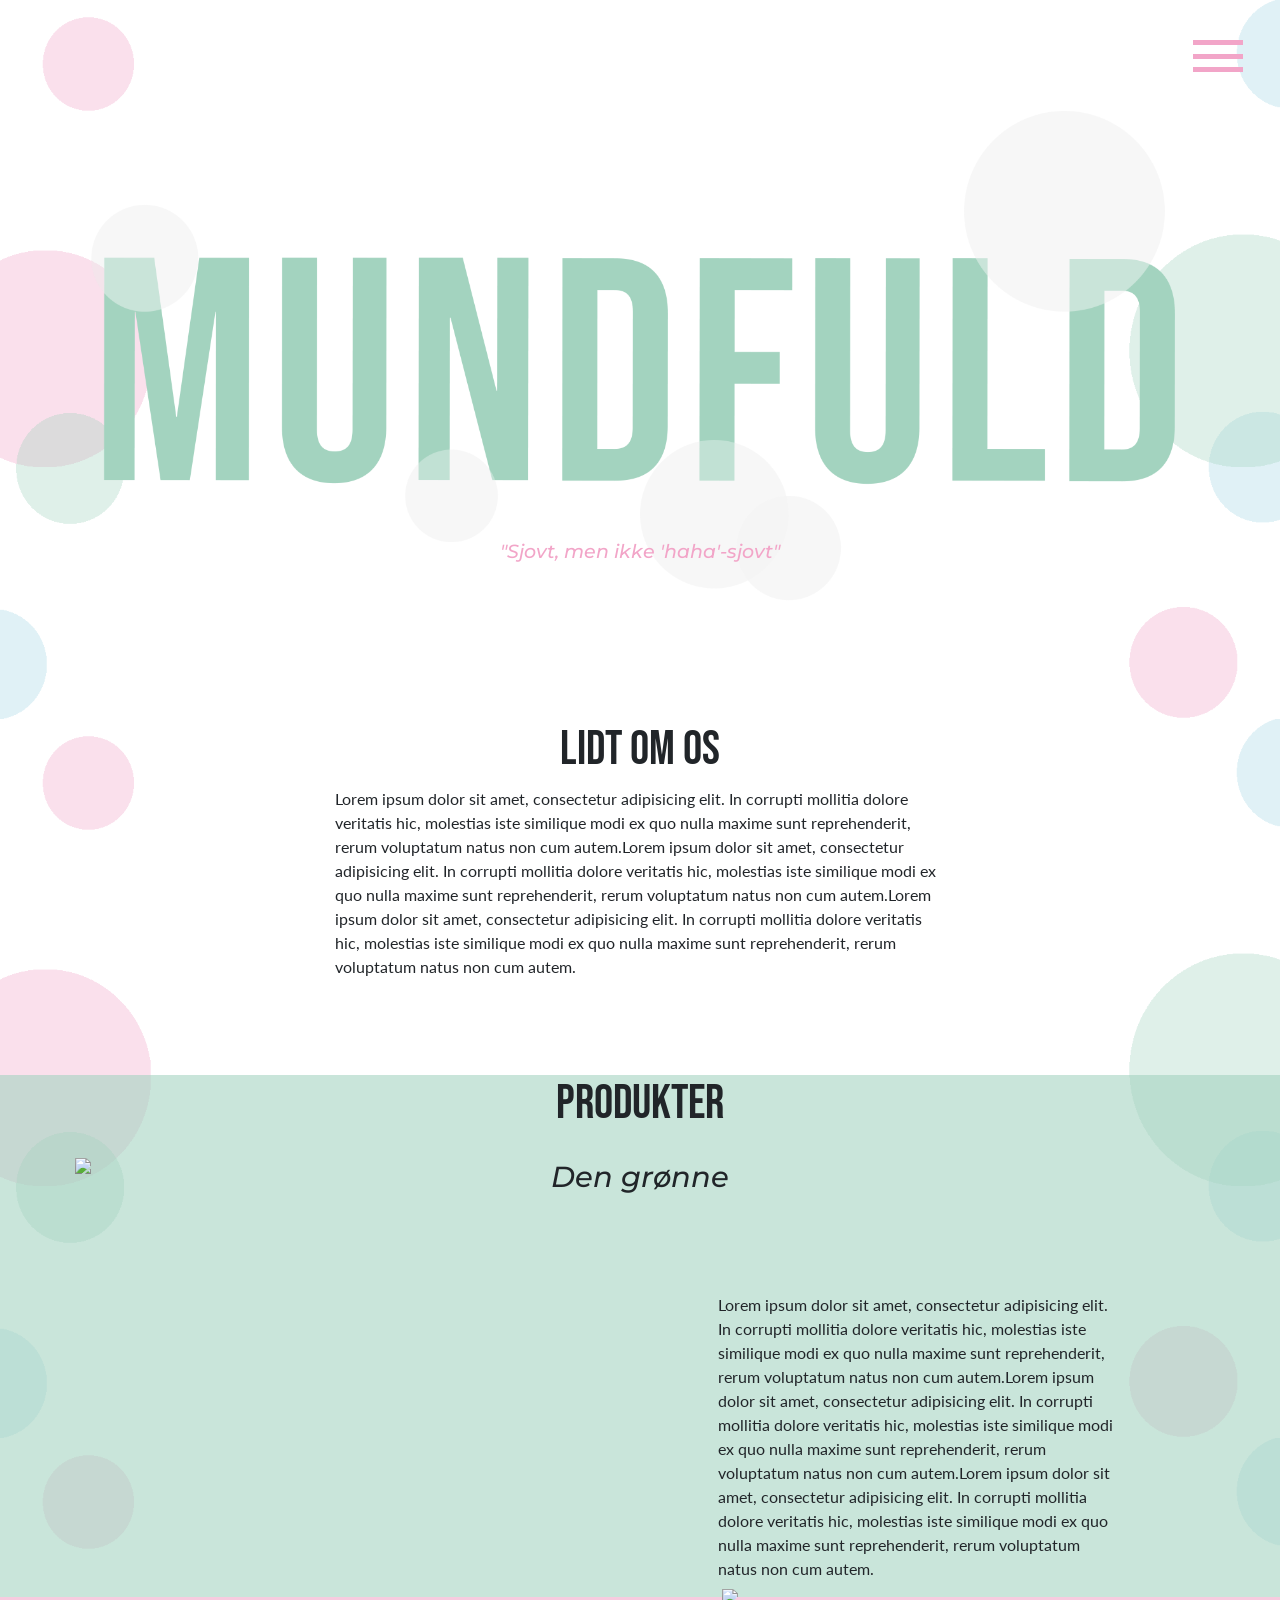
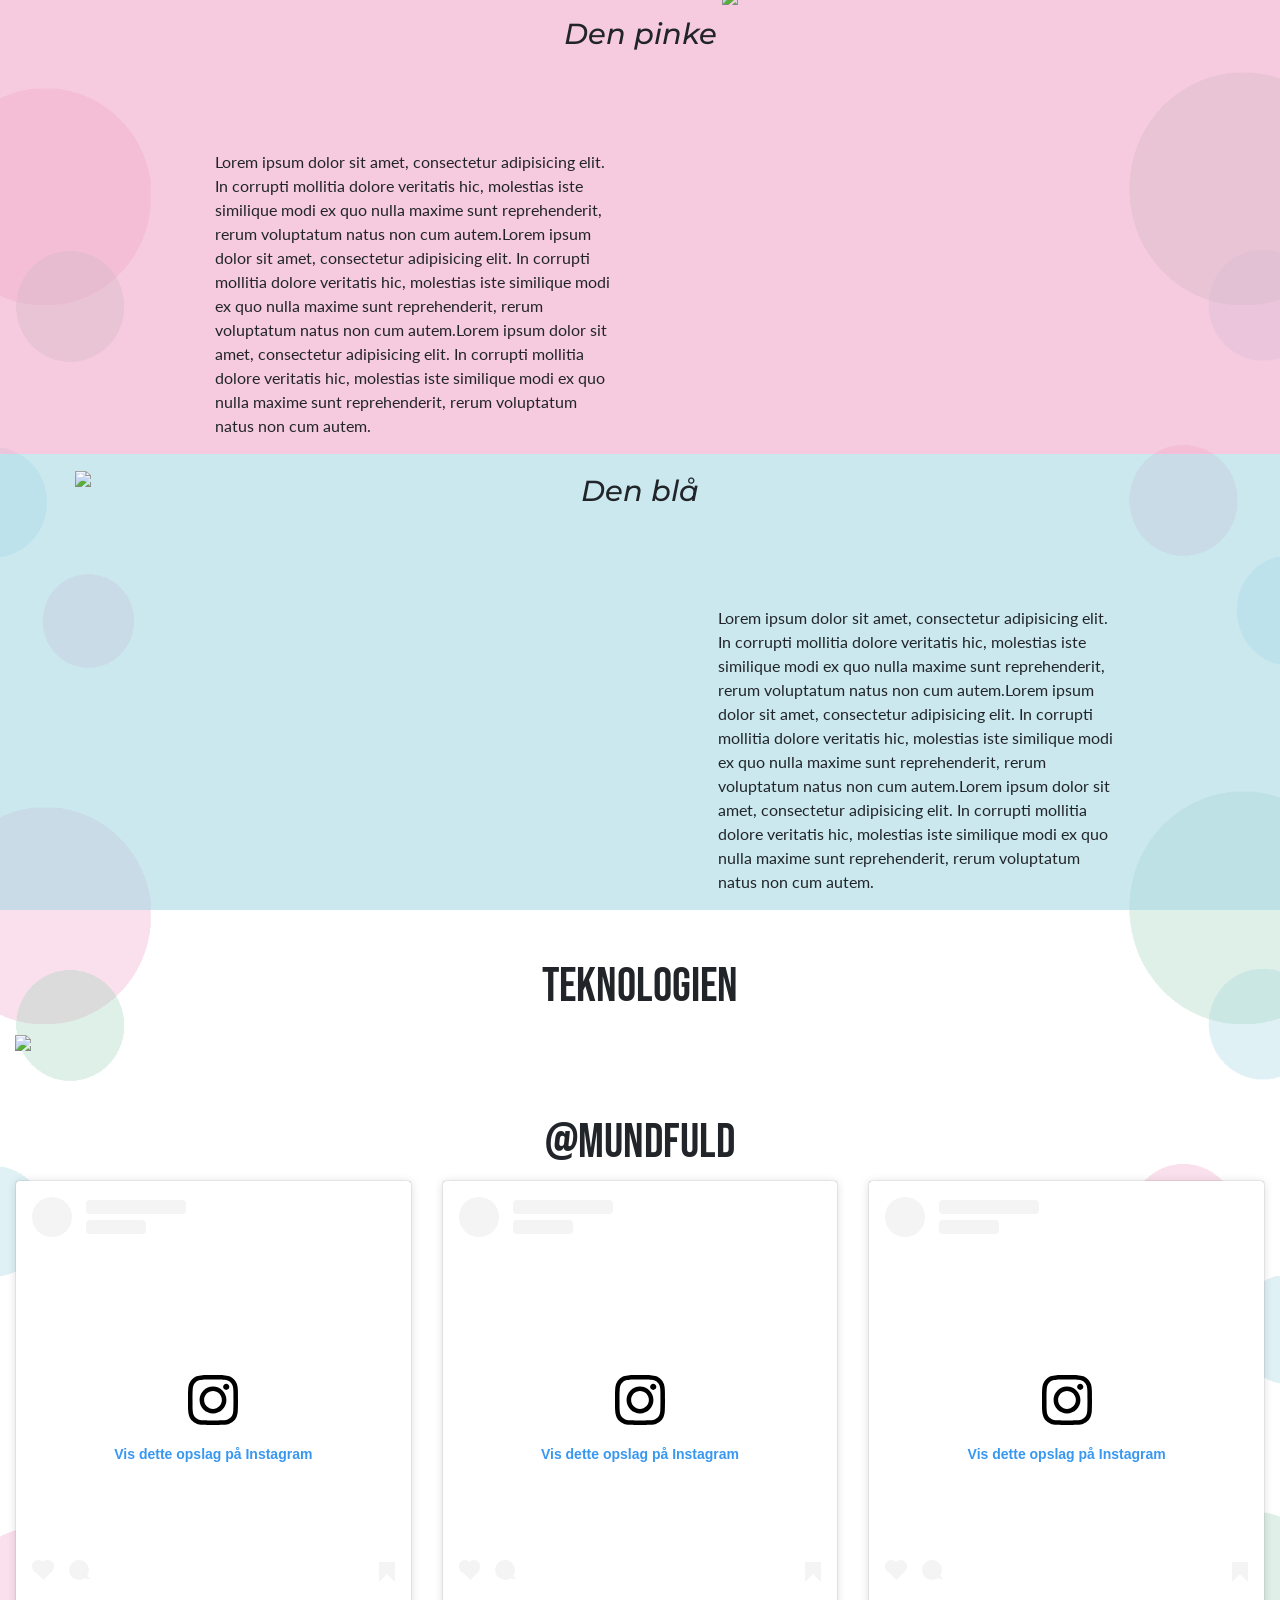
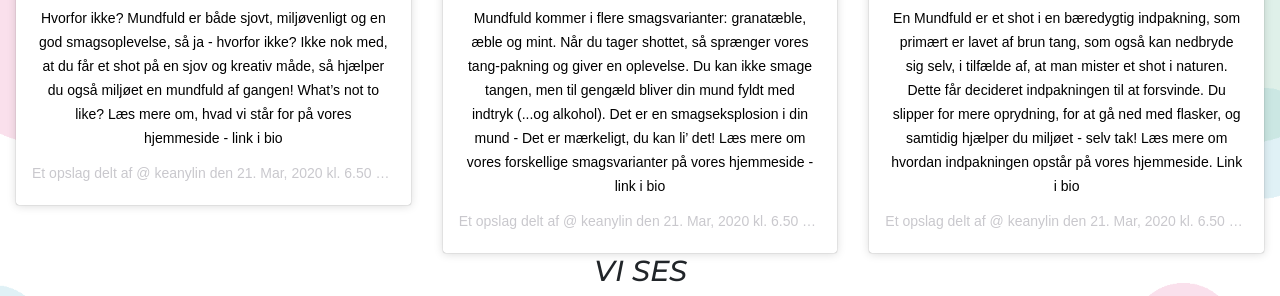
==== test.html @ a22441bf "tirsdag morgen" ====
<!doctype html>
<html class="no-js" lang="en">

<head>
    <meta charset="utf-8">
    <meta http-equiv="x-ua-compatible" content="ie=edge">
    <title>MUNDFULD</title>
    <meta name="description" content="">
    <meta name="viewport" content="width=device-width, initial-scale=1">

    <link rel="stylesheet" href="bs/css/bootstrap.min.css">
    <link rel="stylesheet" href="style.css">
    <link rel="stylesheet" href="rwd.css">
    <link href="https://fonts.googleapis.com/css?family=Bebas+Neue|Lato:300|Montserrat:100i,200&display=swap" rel="stylesheet">
</head>

<body>
    <header>
        <div class="menu_overlay"></div>
        <div id="burger_knap">
            <div></div>
            <div></div>
            <div></div>
            <div></div>
        </div>
        <nav id="menu" class="toggle_menu">
            <div class="menu_links">
                <a href="#omos">om os</a>
                <a href="#produkter">produkter</a>
                <a href="#instagram">Instagram</a>
                <a href="#teknologi">teknologi</a>
            </div>
        </nav>
    </header>

    <!-- Tilføj dit indhold under denne linie -->

    <main class="container-fluid">


        <section id="hero" class="row position-relative mt-5">
            <div class="col-lg col-md-12 col-12"><img class="img-fluid mb-5 col-lg" src="illustrationer/logombobler1.png"></div>
            <div class="col-12 text-center position-absolute mt-4">
                <!--                <h2>Mundfuld</h2>-->
            </div>
        </section>

        <section id="slogan" class="row mb-5">
            <div class="text-center col-xl-12 col-12 mt-5 font-italic">
                <h3>"Sjovt, men ikke 'haha'-sjovt"</h3>
            </div>
        </section>

        <section id="omos" class="row">
            <div class="col-lg-12 col-md-12 col-12 text-center">
                <h1>Lidt om os</h1>
            </div>
            <div class="col-lg-6 offset-lg-3 col-md-6 offset-md-3 col-8 offset-2">
                <p>Lorem ipsum dolor sit amet, consectetur adipisicing elit. In corrupti mollitia dolore veritatis hic, molestias iste similique modi ex quo nulla maxime sunt reprehenderit, rerum voluptatum natus non cum autem.Lorem ipsum dolor sit amet, consectetur adipisicing elit. In corrupti mollitia dolore veritatis hic, molestias iste similique modi ex quo nulla maxime sunt reprehenderit, rerum voluptatum natus non cum autem.Lorem ipsum dolor sit amet, consectetur adipisicing elit. In corrupti mollitia dolore veritatis hic, molestias iste similique modi ex quo nulla maxime sunt reprehenderit, rerum voluptatum natus non cum autem.</p>
            </div>

        </section>

        <section id="produkt1" class="row">
            <div class="col-12 text-center">
                <h1>Produkter</h1>
            </div>
            <div class="col-lg-12 col-md-12 col-12 text-center">
                <h2>Den grønne</h2>
            </div>
            <div class="col-xl-5 col-md-6 col-12 ">
                <img class="img-fluid paper" src="illustrationer/PaperPouch_green_udenbaggrund.png">
            </div>

            <div class="tekst col-xl-4 col-md-5 col-12">
                <p>Lorem ipsum dolor sit amet, consectetur adipisicing elit. In corrupti mollitia dolore veritatis hic, molestias iste similique modi ex quo nulla maxime sunt reprehenderit, rerum voluptatum natus non cum autem.Lorem ipsum dolor sit amet, consectetur adipisicing elit. In corrupti mollitia dolore veritatis hic, molestias iste similique modi ex quo nulla maxime sunt reprehenderit, rerum voluptatum natus non cum autem.Lorem ipsum dolor sit amet, consectetur adipisicing elit. In corrupti mollitia dolore veritatis hic, molestias iste similique modi ex quo nulla maxime sunt reprehenderit, rerum voluptatum natus non cum autem.</p>
            </div>

        </section>
        <section id="produkt2" class="row">
            <div class="col-lg-12 col-md-12 col-12 text-center">
                <h2>Den pinke</h2>
            </div>
            <div class="tekst col-xl-4 col-md-5 col-12">
                <p>Lorem ipsum dolor sit amet, consectetur adipisicing elit. In corrupti mollitia dolore veritatis hic, molestias iste similique modi ex quo nulla maxime sunt reprehenderit, rerum voluptatum natus non cum autem.Lorem ipsum dolor sit amet, consectetur adipisicing elit. In corrupti mollitia dolore veritatis hic, molestias iste similique modi ex quo nulla maxime sunt reprehenderit, rerum voluptatum natus non cum autem.Lorem ipsum dolor sit amet, consectetur adipisicing elit. In corrupti mollitia dolore veritatis hic, molestias iste similique modi ex quo nulla maxime sunt reprehenderit, rerum voluptatum natus non cum autem.</p>
            </div>
            <div class="col-xl-5 col-md-6 col-12">
                <img class="img-fluid paper" src="illustrationer/PaperPouch_pink_udenbaggrund.png">
            </div>

        </section>

        <section id="produkt3" class="row">
            <div class="col-lg-12 col-md-12 col-12 text-center">
                <h2>Den blå</h2>
            </div>
            <div class="col-xl-5 col-md-6 col-12 ">
                <img class="img-fluid paper" src="illustrationer/PaperPouch_blue_udenbaggrund.png">
            </div>

            <div class="tekst col-xl-4 col-md-5 col-12">
                <p>Lorem ipsum dolor sit amet, consectetur adipisicing elit. In corrupti mollitia dolore veritatis hic, molestias iste similique modi ex quo nulla maxime sunt reprehenderit, rerum voluptatum natus non cum autem.Lorem ipsum dolor sit amet, consectetur adipisicing elit. In corrupti mollitia dolore veritatis hic, molestias iste similique modi ex quo nulla maxime sunt reprehenderit, rerum voluptatum natus non cum autem.Lorem ipsum dolor sit amet, consectetur adipisicing elit. In corrupti mollitia dolore veritatis hic, molestias iste similique modi ex quo nulla maxime sunt reprehenderit, rerum voluptatum natus non cum autem.</p>
            </div>

        </section>
        <section id="teknologi" class="row mt-5">
            <div class="col-lg-12 col-md-12 col-12 text-center">
                <h1>Teknologien</h1>
            </div>
            <div class="col-lg-12 col-md-12 col-12 mb-5 col-width:50%">
                <h2><img class="img-fluid width:50%" src="illustrationer/MundBoble.png"></h2>
            </div>
        </section>

        <section id="instagram" class="row text-center">
            <div class="col-12">
                <h1>@mundfuld</h1>
            </div>
            <div class="col-xl-4 col-6 offset-md-0 offset-2">
                <blockquote class="instagram-media" data-instgrm-captioned data-instgrm-permalink="https://www.instagram.com/p/B9_3sFyg28D/?utm_source=ig_embed&amp;utm_campaign=loading" data-instgrm-version="12" style=" background:#FFF; border:0; border-radius:3px; box-shadow:0 0 1px 0 rgba(0,0,0,0.5),0 1px 10px 0 rgba(0,0,0,0.15); margin: 1px; max-width:540px; min-width:326px; padding:0; width:99.375%; width:-webkit-calc(100% - 2px); width:calc(100% - 2px);">
                    <div style="padding:16px;"> <a href="https://www.instagram.com/p/B9_3sFyg28D/?utm_source=ig_embed&amp;utm_campaign=loading" style=" background:#FFFFFF; line-height:0; padding:0 0; text-align:center; text-decoration:none; width:100%;" target="_blank">
                            <div style=" display: flex; flex-direction: row; align-items: center;">
                                <div style="background-color: #F4F4F4; border-radius: 50%; flex-grow: 0; height: 40px; margin-right: 14px; width: 40px;"></div>
                                <div style="display: flex; flex-direction: column; flex-grow: 1; justify-content: center;">
                                    <div style=" background-color: #F4F4F4; border-radius: 4px; flex-grow: 0; height: 14px; margin-bottom: 6px; width: 100px;"></div>
                                    <div style=" background-color: #F4F4F4; border-radius: 4px; flex-grow: 0; height: 14px; width: 60px;"></div>
                                </div>
                            </div>
                            <div style="padding: 19% 0;"></div>
                            <div style="display:block; height:50px; margin:0 auto 12px; width:50px;"><svg width="50px" height="50px" viewBox="0 0 60 60" version="1.1" xmlns="https://www.w3.org/2000/svg" xmlns:xlink="https://www.w3.org/1999/xlink">
                                    <g stroke="none" stroke-width="1" fill="none" fill-rule="evenodd">
                                        <g transform="translate(-511.000000, -20.000000)" fill="#000000">
                                            <g>
                                                <path d="M556.869,30.41 C554.814,30.41 553.148,32.076 553.148,34.131 C553.148,36.186 554.814,37.852 556.869,37.852 C558.924,37.852 560.59,36.186 560.59,34.131 C560.59,32.076 558.924,30.41 556.869,30.41 M541,60.657 C535.114,60.657 530.342,55.887 530.342,50 C530.342,44.114 535.114,39.342 541,39.342 C546.887,39.342 551.658,44.114 551.658,50 C551.658,55.887 546.887,60.657 541,60.657 M541,33.886 C532.1,33.886 524.886,41.1 524.886,50 C524.886,58.899 532.1,66.113 541,66.113 C549.9,66.113 557.115,58.899 557.115,50 C557.115,41.1 549.9,33.886 541,33.886 M565.378,62.101 C565.244,65.022 564.756,66.606 564.346,67.663 C563.803,69.06 563.154,70.057 562.106,71.106 C561.058,72.155 560.06,72.803 558.662,73.347 C557.607,73.757 556.021,74.244 553.102,74.378 C549.944,74.521 548.997,74.552 541,74.552 C533.003,74.552 532.056,74.521 528.898,74.378 C525.979,74.244 524.393,73.757 523.338,73.347 C521.94,72.803 520.942,72.155 519.894,71.106 C518.846,70.057 518.197,69.06 517.654,67.663 C517.244,66.606 516.755,65.022 516.623,62.101 C516.479,58.943 516.448,57.996 516.448,50 C516.448,42.003 516.479,41.056 516.623,37.899 C516.755,34.978 517.244,33.391 517.654,32.338 C518.197,30.938 518.846,29.942 519.894,28.894 C520.942,27.846 521.94,27.196 523.338,26.654 C524.393,26.244 525.979,25.756 528.898,25.623 C532.057,25.479 533.004,25.448 541,25.448 C548.997,25.448 549.943,25.479 553.102,25.623 C556.021,25.756 557.607,26.244 558.662,26.654 C560.06,27.196 561.058,27.846 562.106,28.894 C563.154,29.942 563.803,30.938 564.346,32.338 C564.756,33.391 565.244,34.978 565.378,37.899 C565.522,41.056 565.552,42.003 565.552,50 C565.552,57.996 565.522,58.943 565.378,62.101 M570.82,37.631 C570.674,34.438 570.167,32.258 569.425,30.349 C568.659,28.377 567.633,26.702 565.965,25.035 C564.297,23.368 562.623,22.342 560.652,21.575 C558.743,20.834 556.562,20.326 553.369,20.18 C550.169,20.033 549.148,20 541,20 C532.853,20 531.831,20.033 528.631,20.18 C525.438,20.326 523.257,20.834 521.349,21.575 C519.376,22.342 517.703,23.368 516.035,25.035 C514.368,26.702 513.342,28.377 512.574,30.349 C511.834,32.258 511.326,34.438 511.181,37.631 C511.035,40.831 511,41.851 511,50 C511,58.147 511.035,59.17 511.181,62.369 C511.326,65.562 511.834,67.743 512.574,69.651 C513.342,71.625 514.368,73.296 516.035,74.965 C517.703,76.634 519.376,77.658 521.349,78.425 C523.257,79.167 525.438,79.673 528.631,79.82 C531.831,79.965 532.853,80.001 541,80.001 C549.148,80.001 550.169,79.965 553.369,79.82 C556.562,79.673 558.743,79.167 560.652,78.425 C562.623,77.658 564.297,76.634 565.965,74.965 C567.633,73.296 568.659,71.625 569.425,69.651 C570.167,67.743 570.674,65.562 570.82,62.369 C570.966,59.17 571,58.147 571,50 C571,41.851 570.966,40.831 570.82,37.631"></path>
                                            </g>
                                        </g>
                                    </g>
                                </svg></div>
                            <div style="padding-top: 8px;">
                                <div style=" color:#3897f0; font-family:Arial,sans-serif; font-size:14px; font-style:normal; font-weight:550; line-height:18px;"> Vis dette opslag på Instagram</div>
                            </div>
                            <div style="padding: 12.5% 0;"></div>
                            <div style="display: flex; flex-direction: row; margin-bottom: 14px; align-items: center;">
                                <div>
                                    <div style="background-color: #F4F4F4; border-radius: 50%; height: 12.5px; width: 12.5px; transform: translateX(0px) translateY(7px);"></div>
                                    <div style="background-color: #F4F4F4; height: 12.5px; transform: rotate(-45deg) translateX(3px) translateY(1px); width: 12.5px; flex-grow: 0; margin-right: 14px; margin-left: 2px;"></div>
                                    <div style="background-color: #F4F4F4; border-radius: 50%; height: 12.5px; width: 12.5px; transform: translateX(9px) translateY(-18px);"></div>
                                </div>
                                <div style="margin-left: 8px;">
                                    <div style=" background-color: #F4F4F4; border-radius: 50%; flex-grow: 0; height: 20px; width: 20px;"></div>
                                    <div style=" width: 0; height: 0; border-top: 2px solid transparent; border-left: 6px solid #f4f4f4; border-bottom: 2px solid transparent; transform: translateX(16px) translateY(-4px) rotate(30deg)"></div>
                                </div>
                                <div style="margin-left: auto;">
                                    <div style=" width: 0px; border-top: 8px solid #F4F4F4; border-right: 8px solid transparent; transform: translateY(16px);"></div>
                                    <div style=" background-color: #F4F4F4; flex-grow: 0; height: 12px; width: 16px; transform: translateY(-4px);"></div>
                                    <div style=" width: 0; height: 0; border-top: 8px solid #F4F4F4; border-left: 8px solid transparent; transform: translateY(-4px) translateX(8px);"></div>
                                </div>
                            </div>
                        </a>
                        <p style=" margin:8px 0 0 0; padding:0 4px;"> <a href="https://www.instagram.com/p/B9_3sFyg28D/?utm_source=ig_embed&amp;utm_campaign=loading" style=" color:#000; font-family:Arial,sans-serif; font-size:14px; font-style:normal; font-weight:normal; line-height:17px; text-decoration:none; word-wrap:break-word;" target="_blank">Hvorfor ikke? Mundfuld er både sjovt, miljøvenligt og en god smagsoplevelse, så ja - hvorfor ikke? Ikke nok med, at du får et shot på en sjov og kreativ måde, så hjælper du også miljøet en mundfuld af gangen! What’s not to like? Læs mere om, hvad vi står for på vores hjemmeside - link i bio</a></p>
                        <p style=" color:#c9c8cd; font-family:Arial,sans-serif; font-size:14px; line-height:17px; margin-bottom:0; margin-top:8px; overflow:hidden; padding:8px 0 7px; text-align:center; text-overflow:ellipsis; white-space:nowrap;">Et opslag delt af @<a href="https://www.instagram.com/keanylin/?utm_source=ig_embed&amp;utm_campaign=loading" style=" color:#c9c8cd; font-family:Arial,sans-serif; font-size:14px; font-style:normal; font-weight:normal; line-height:17px;" target="_blank"> keanylin</a> den <time style=" font-family:Arial,sans-serif; font-size:14px; line-height:17px;" datetime="2020-03-21T13:50:03+00:00">21. Mar, 2020 kl. 6.50 PDT</time></p>
                    </div>
                </blockquote>
                <script async src="//www.instagram.com/embed.js"></script>
            </div>
            <div class="col-xl-4 col-6 offset-md-0 offset-2">
                <blockquote class="instagram-media" data-instgrm-captioned data-instgrm-permalink="https://www.instagram.com/p/B9_3vl0gt2M/?utm_source=ig_embed&amp;utm_campaign=loading" data-instgrm-version="12" style=" background:#FFF; border:0; border-radius:3px; box-shadow:0 0 1px 0 rgba(0,0,0,0.5),0 1px 10px 0 rgba(0,0,0,0.15); margin: 1px; max-width:540px; min-width:326px; padding:0; width:99.375%; width:-webkit-calc(100% - 2px); width:calc(100% - 2px);">
                    <div style="padding:16px;"> <a href="https://www.instagram.com/p/B9_3vl0gt2M/?utm_source=ig_embed&amp;utm_campaign=loading" style=" background:#FFFFFF; line-height:0; padding:0 0; text-align:center; text-decoration:none; width:100%;" target="_blank">
                            <div style=" display: flex; flex-direction: row; align-items: center;">
                                <div style="background-color: #F4F4F4; border-radius: 50%; flex-grow: 0; height: 40px; margin-right: 14px; width: 40px;"></div>
                                <div style="display: flex; flex-direction: column; flex-grow: 1; justify-content: center;">
                                    <div style=" background-color: #F4F4F4; border-radius: 4px; flex-grow: 0; height: 14px; margin-bottom: 6px; width: 100px;"></div>
                                    <div style=" background-color: #F4F4F4; border-radius: 4px; flex-grow: 0; height: 14px; width: 60px;"></div>
                                </div>
                            </div>
                            <div style="padding: 19% 0;"></div>
                            <div style="display:block; height:50px; margin:0 auto 12px; width:50px;"><svg width="50px" height="50px" viewBox="0 0 60 60" version="1.1" xmlns="https://www.w3.org/2000/svg" xmlns:xlink="https://www.w3.org/1999/xlink">
                                    <g stroke="none" stroke-width="1" fill="none" fill-rule="evenodd">
                                        <g transform="translate(-511.000000, -20.000000)" fill="#000000">
                                            <g>
                                                <path d="M556.869,30.41 C554.814,30.41 553.148,32.076 553.148,34.131 C553.148,36.186 554.814,37.852 556.869,37.852 C558.924,37.852 560.59,36.186 560.59,34.131 C560.59,32.076 558.924,30.41 556.869,30.41 M541,60.657 C535.114,60.657 530.342,55.887 530.342,50 C530.342,44.114 535.114,39.342 541,39.342 C546.887,39.342 551.658,44.114 551.658,50 C551.658,55.887 546.887,60.657 541,60.657 M541,33.886 C532.1,33.886 524.886,41.1 524.886,50 C524.886,58.899 532.1,66.113 541,66.113 C549.9,66.113 557.115,58.899 557.115,50 C557.115,41.1 549.9,33.886 541,33.886 M565.378,62.101 C565.244,65.022 564.756,66.606 564.346,67.663 C563.803,69.06 563.154,70.057 562.106,71.106 C561.058,72.155 560.06,72.803 558.662,73.347 C557.607,73.757 556.021,74.244 553.102,74.378 C549.944,74.521 548.997,74.552 541,74.552 C533.003,74.552 532.056,74.521 528.898,74.378 C525.979,74.244 524.393,73.757 523.338,73.347 C521.94,72.803 520.942,72.155 519.894,71.106 C518.846,70.057 518.197,69.06 517.654,67.663 C517.244,66.606 516.755,65.022 516.623,62.101 C516.479,58.943 516.448,57.996 516.448,50 C516.448,42.003 516.479,41.056 516.623,37.899 C516.755,34.978 517.244,33.391 517.654,32.338 C518.197,30.938 518.846,29.942 519.894,28.894 C520.942,27.846 521.94,27.196 523.338,26.654 C524.393,26.244 525.979,25.756 528.898,25.623 C532.057,25.479 533.004,25.448 541,25.448 C548.997,25.448 549.943,25.479 553.102,25.623 C556.021,25.756 557.607,26.244 558.662,26.654 C560.06,27.196 561.058,27.846 562.106,28.894 C563.154,29.942 563.803,30.938 564.346,32.338 C564.756,33.391 565.244,34.978 565.378,37.899 C565.522,41.056 565.552,42.003 565.552,50 C565.552,57.996 565.522,58.943 565.378,62.101 M570.82,37.631 C570.674,34.438 570.167,32.258 569.425,30.349 C568.659,28.377 567.633,26.702 565.965,25.035 C564.297,23.368 562.623,22.342 560.652,21.575 C558.743,20.834 556.562,20.326 553.369,20.18 C550.169,20.033 549.148,20 541,20 C532.853,20 531.831,20.033 528.631,20.18 C525.438,20.326 523.257,20.834 521.349,21.575 C519.376,22.342 517.703,23.368 516.035,25.035 C514.368,26.702 513.342,28.377 512.574,30.349 C511.834,32.258 511.326,34.438 511.181,37.631 C511.035,40.831 511,41.851 511,50 C511,58.147 511.035,59.17 511.181,62.369 C511.326,65.562 511.834,67.743 512.574,69.651 C513.342,71.625 514.368,73.296 516.035,74.965 C517.703,76.634 519.376,77.658 521.349,78.425 C523.257,79.167 525.438,79.673 528.631,79.82 C531.831,79.965 532.853,80.001 541,80.001 C549.148,80.001 550.169,79.965 553.369,79.82 C556.562,79.673 558.743,79.167 560.652,78.425 C562.623,77.658 564.297,76.634 565.965,74.965 C567.633,73.296 568.659,71.625 569.425,69.651 C570.167,67.743 570.674,65.562 570.82,62.369 C570.966,59.17 571,58.147 571,50 C571,41.851 570.966,40.831 570.82,37.631"></path>
                                            </g>
                                        </g>
                                    </g>
                                </svg></div>
                            <div style="padding-top: 8px;">
                                <div style=" color:#3897f0; font-family:Arial,sans-serif; font-size:14px; font-style:normal; font-weight:550; line-height:18px;"> Vis dette opslag på Instagram</div>
                            </div>
                            <div style="padding: 12.5% 0;"></div>
                            <div style="display: flex; flex-direction: row; margin-bottom: 14px; align-items: center;">
                                <div>
                                    <div style="background-color: #F4F4F4; border-radius: 50%; height: 12.5px; width: 12.5px; transform: translateX(0px) translateY(7px);"></div>
                                    <div style="background-color: #F4F4F4; height: 12.5px; transform: rotate(-45deg) translateX(3px) translateY(1px); width: 12.5px; flex-grow: 0; margin-right: 14px; margin-left: 2px;"></div>
                                    <div style="background-color: #F4F4F4; border-radius: 50%; height: 12.5px; width: 12.5px; transform: translateX(9px) translateY(-18px);"></div>
                                </div>
                                <div style="margin-left: 8px;">
                                    <div style=" background-color: #F4F4F4; border-radius: 50%; flex-grow: 0; height: 20px; width: 20px;"></div>
                                    <div style=" width: 0; height: 0; border-top: 2px solid transparent; border-left: 6px solid #f4f4f4; border-bottom: 2px solid transparent; transform: translateX(16px) translateY(-4px) rotate(30deg)"></div>
                                </div>
                                <div style="margin-left: auto;">
                                    <div style=" width: 0px; border-top: 8px solid #F4F4F4; border-right: 8px solid transparent; transform: translateY(16px);"></div>
                                    <div style=" background-color: #F4F4F4; flex-grow: 0; height: 12px; width: 16px; transform: translateY(-4px);"></div>
                                    <div style=" width: 0; height: 0; border-top: 8px solid #F4F4F4; border-left: 8px solid transparent; transform: translateY(-4px) translateX(8px);"></div>
                                </div>
                            </div>
                        </a>
                        <p style=" margin:8px 0 0 0; padding:0 4px;"> <a href="https://www.instagram.com/p/B9_3vl0gt2M/?utm_source=ig_embed&amp;utm_campaign=loading" style=" color:#000; font-family:Arial,sans-serif; font-size:14px; font-style:normal; font-weight:normal; line-height:17px; text-decoration:none; word-wrap:break-word;" target="_blank">Mundfuld kommer i flere smagsvarianter: granatæble, æble og mint. Når du tager shottet, så sprænger vores tang-pakning og giver en oplevelse. Du kan ikke smage tangen, men til gengæld bliver din mund fyldt med indtryk (...og alkohol). Det er en smagseksplosion i din mund - Det er mærkeligt, du kan li’ det! Læs mere om vores forskellige smagsvarianter på vores hjemmeside - link i bio</a></p>
                        <p style=" color:#c9c8cd; font-family:Arial,sans-serif; font-size:14px; line-height:17px; margin-bottom:0; margin-top:8px; overflow:hidden; padding:8px 0 7px; text-align:center; text-overflow:ellipsis; white-space:nowrap;">Et opslag delt af @<a href="https://www.instagram.com/keanylin/?utm_source=ig_embed&amp;utm_campaign=loading" style=" color:#c9c8cd; font-family:Arial,sans-serif; font-size:14px; font-style:normal; font-weight:normal; line-height:17px;" target="_blank"> keanylin</a> den <time style=" font-family:Arial,sans-serif; font-size:14px; line-height:17px;" datetime="2020-03-21T13:50:32+00:00">21. Mar, 2020 kl. 6.50 PDT</time></p>
                    </div>
                </blockquote>
                <script async src="//www.instagram.com/embed.js"></script>
            </div>
            <div class="col-xl-4 col-6 offset-md-0 offset-2">
                <blockquote class="instagram-media" data-instgrm-captioned data-instgrm-permalink="https://www.instagram.com/p/B9_3y4EgnZt/?utm_source=ig_embed&amp;utm_campaign=loading" data-instgrm-version="12" style=" background:#FFF; border:0; border-radius:3px; box-shadow:0 0 1px 0 rgba(0,0,0,0.5),0 1px 10px 0 rgba(0,0,0,0.15); margin: 1px; max-width:540px; min-width:326px; padding:0; width:99.375%; width:-webkit-calc(100% - 2px); width:calc(100% - 2px);">
                    <div style="padding:16px;"> <a href="https://www.instagram.com/p/B9_3y4EgnZt/?utm_source=ig_embed&amp;utm_campaign=loading" style=" background:#FFFFFF; line-height:0; padding:0 0; text-align:center; text-decoration:none; width:100%;" target="_blank">
                            <div style=" display: flex; flex-direction: row; align-items: center;">
                                <div style="background-color: #F4F4F4; border-radius: 50%; flex-grow: 0; height: 40px; margin-right: 14px; width: 40px;"></div>
                                <div style="display: flex; flex-direction: column; flex-grow: 1; justify-content: center;">
                                    <div style=" background-color: #F4F4F4; border-radius: 4px; flex-grow: 0; height: 14px; margin-bottom: 6px; width: 100px;"></div>
                                    <div style=" background-color: #F4F4F4; border-radius: 4px; flex-grow: 0; height: 14px; width: 60px;"></div>
                                </div>
                            </div>
                            <div style="padding: 19% 0;"></div>
                            <div style="display:block; height:50px; margin:0 auto 12px; width:50px;"><svg width="50px" height="50px" viewBox="0 0 60 60" version="1.1" xmlns="https://www.w3.org/2000/svg" xmlns:xlink="https://www.w3.org/1999/xlink">
                                    <g stroke="none" stroke-width="1" fill="none" fill-rule="evenodd">
                                        <g transform="translate(-511.000000, -20.000000)" fill="#000000">
                                            <g>
                                                <path d="M556.869,30.41 C554.814,30.41 553.148,32.076 553.148,34.131 C553.148,36.186 554.814,37.852 556.869,37.852 C558.924,37.852 560.59,36.186 560.59,34.131 C560.59,32.076 558.924,30.41 556.869,30.41 M541,60.657 C535.114,60.657 530.342,55.887 530.342,50 C530.342,44.114 535.114,39.342 541,39.342 C546.887,39.342 551.658,44.114 551.658,50 C551.658,55.887 546.887,60.657 541,60.657 M541,33.886 C532.1,33.886 524.886,41.1 524.886,50 C524.886,58.899 532.1,66.113 541,66.113 C549.9,66.113 557.115,58.899 557.115,50 C557.115,41.1 549.9,33.886 541,33.886 M565.378,62.101 C565.244,65.022 564.756,66.606 564.346,67.663 C563.803,69.06 563.154,70.057 562.106,71.106 C561.058,72.155 560.06,72.803 558.662,73.347 C557.607,73.757 556.021,74.244 553.102,74.378 C549.944,74.521 548.997,74.552 541,74.552 C533.003,74.552 532.056,74.521 528.898,74.378 C525.979,74.244 524.393,73.757 523.338,73.347 C521.94,72.803 520.942,72.155 519.894,71.106 C518.846,70.057 518.197,69.06 517.654,67.663 C517.244,66.606 516.755,65.022 516.623,62.101 C516.479,58.943 516.448,57.996 516.448,50 C516.448,42.003 516.479,41.056 516.623,37.899 C516.755,34.978 517.244,33.391 517.654,32.338 C518.197,30.938 518.846,29.942 519.894,28.894 C520.942,27.846 521.94,27.196 523.338,26.654 C524.393,26.244 525.979,25.756 528.898,25.623 C532.057,25.479 533.004,25.448 541,25.448 C548.997,25.448 549.943,25.479 553.102,25.623 C556.021,25.756 557.607,26.244 558.662,26.654 C560.06,27.196 561.058,27.846 562.106,28.894 C563.154,29.942 563.803,30.938 564.346,32.338 C564.756,33.391 565.244,34.978 565.378,37.899 C565.522,41.056 565.552,42.003 565.552,50 C565.552,57.996 565.522,58.943 565.378,62.101 M570.82,37.631 C570.674,34.438 570.167,32.258 569.425,30.349 C568.659,28.377 567.633,26.702 565.965,25.035 C564.297,23.368 562.623,22.342 560.652,21.575 C558.743,20.834 556.562,20.326 553.369,20.18 C550.169,20.033 549.148,20 541,20 C532.853,20 531.831,20.033 528.631,20.18 C525.438,20.326 523.257,20.834 521.349,21.575 C519.376,22.342 517.703,23.368 516.035,25.035 C514.368,26.702 513.342,28.377 512.574,30.349 C511.834,32.258 511.326,34.438 511.181,37.631 C511.035,40.831 511,41.851 511,50 C511,58.147 511.035,59.17 511.181,62.369 C511.326,65.562 511.834,67.743 512.574,69.651 C513.342,71.625 514.368,73.296 516.035,74.965 C517.703,76.634 519.376,77.658 521.349,78.425 C523.257,79.167 525.438,79.673 528.631,79.82 C531.831,79.965 532.853,80.001 541,80.001 C549.148,80.001 550.169,79.965 553.369,79.82 C556.562,79.673 558.743,79.167 560.652,78.425 C562.623,77.658 564.297,76.634 565.965,74.965 C567.633,73.296 568.659,71.625 569.425,69.651 C570.167,67.743 570.674,65.562 570.82,62.369 C570.966,59.17 571,58.147 571,50 C571,41.851 570.966,40.831 570.82,37.631"></path>
                                            </g>
                                        </g>
                                    </g>
                                </svg></div>
                            <div style="padding-top: 8px;">
                                <div style=" color:#3897f0; font-family:Arial,sans-serif; font-size:14px; font-style:normal; font-weight:550; line-height:18px;"> Vis dette opslag på Instagram</div>
                            </div>
                            <div style="padding: 12.5% 0;"></div>
                            <div style="display: flex; flex-direction: row; margin-bottom: 14px; align-items: center;">
                                <div>
                                    <div style="background-color: #F4F4F4; border-radius: 50%; height: 12.5px; width: 12.5px; transform: translateX(0px) translateY(7px);"></div>
                                    <div style="background-color: #F4F4F4; height: 12.5px; transform: rotate(-45deg) translateX(3px) translateY(1px); width: 12.5px; flex-grow: 0; margin-right: 14px; margin-left: 2px;"></div>
                                    <div style="background-color: #F4F4F4; border-radius: 50%; height: 12.5px; width: 12.5px; transform: translateX(9px) translateY(-18px);"></div>
                                </div>
                                <div style="margin-left: 8px;">
                                    <div style=" background-color: #F4F4F4; border-radius: 50%; flex-grow: 0; height: 20px; width: 20px;"></div>
                                    <div style=" width: 0; height: 0; border-top: 2px solid transparent; border-left: 6px solid #f4f4f4; border-bottom: 2px solid transparent; transform: translateX(16px) translateY(-4px) rotate(30deg)"></div>
                                </div>
                                <div style="margin-left: auto;">
                                    <div style=" width: 0px; border-top: 8px solid #F4F4F4; border-right: 8px solid transparent; transform: translateY(16px);"></div>
                                    <div style=" background-color: #F4F4F4; flex-grow: 0; height: 12px; width: 16px; transform: translateY(-4px);"></div>
                                    <div style=" width: 0; height: 0; border-top: 8px solid #F4F4F4; border-left: 8px solid transparent; transform: translateY(-4px) translateX(8px);"></div>
                                </div>
                            </div>
                        </a>
                        <p style=" margin:8px 0 0 0; padding:0 4px;"> <a href="https://www.instagram.com/p/B9_3y4EgnZt/?utm_source=ig_embed&amp;utm_campaign=loading" style=" color:#000; font-family:Arial,sans-serif; font-size:14px; font-style:normal; font-weight:normal; line-height:17px; text-decoration:none; word-wrap:break-word;" target="_blank">En Mundfuld er et shot i en bæredygtig indpakning, som primært er lavet af brun tang, som også kan nedbryde sig selv, i tilfælde af, at man mister et shot i naturen. Dette får decideret indpakningen til at forsvinde. Du slipper for mere oprydning, for at gå ned med flasker, og samtidig hjælper du miljøet - selv tak! Læs mere om hvordan indpakningen opstår på vores hjemmeside. Link i bio</a></p>
                        <p style=" color:#c9c8cd; font-family:Arial,sans-serif; font-size:14px; line-height:17px; margin-bottom:0; margin-top:8px; overflow:hidden; padding:8px 0 7px; text-align:center; text-overflow:ellipsis; white-space:nowrap;">Et opslag delt af @<a href="https://www.instagram.com/keanylin/?utm_source=ig_embed&amp;utm_campaign=loading" style=" color:#c9c8cd; font-family:Arial,sans-serif; font-size:14px; font-style:normal; font-weight:normal; line-height:17px;" target="_blank"> keanylin</a> den <time style=" font-family:Arial,sans-serif; font-size:14px; line-height:17px;" datetime="2020-03-21T13:50:59+00:00">21. Mar, 2020 kl. 6.50 PDT</time></p>
                    </div>
                </blockquote>
                <script async src="//www.instagram.com/embed.js"></script>
            </div>
        </section>

        <section id="slut" class="row text-center">
            <div class="col-12">
                <h2>VI SES</h2>
            </div>
        </section>
    </main>

    <!-- Ikke mere indhold efter denne linie -->

    <!-- jQuery og popper.js inkluderinger herunder - nødvendigt for Bootstrap  - slet dem ikke-->

    <!--    <script src="https://code.jquery.com/jquery-3.3.1.slim.min.js" integrity="sha384-q8i/X+965DzO0rT7abK41JStQIAqVgRVzpbzo5smXKp4YfRvH+8abtTE1Pi6jizo" crossorigin="anonymous"></script>-->
    <script src="https://ajax.googleapis.com/ajax/libs/jquery/3.4.1/jquery.min.js" integrity="sha384-vk5WoKIaW/vJyUAd9n/wmopsmNhiy+L2Z+SBxGYnUkunIxVxAv/UtMOhba/xskxh" crossorigin="anonymous"></script>
    <script src="https://cdnjs.cloudflare.com/ajax/libs/popper.js/1.14.7/umd/popper.min.js" integrity="sha384-UO2eT0CpHqdSJQ6hJty5KVphtPhzWj9WO1clHTMGa3JDZwrnQq4sF86dIHNDz0W1" crossorigin="anonymous"></script>
    <script src="https://stackpath.bootstrapcdn.com/bootstrap/4.3.1/js/bootstrap.min.js" integrity="sha384-JjSmVgyd0p3pXB1rRibZUAYoIIy6OrQ6VrjIEaFf/nJGzIxFDsf4x0xIM+B07jRM" crossorigin="anonymous"></script>
    <script src="js/scripts.js"></script>


</body></html>
---- style.css ----
/* style.css - til dine custom styles */

/**************************************************/
/* WRITE MOBILE STYLES AND GENERAL STYLES (fonts, colors etc.) HERE BEFORE THE FIRST BREAKPOINT */
/**************************************************/


/*

#hero {
    background-color: azure;
}

#voresis {
    background-color: lightyellow;
}

#tilbud {
    background-color: burlywood;
}

#omos {
    background-color: lavender;
}
*/

/**************************************************/
/* Small devices (landscape phones, 576px and up) */
/**************************************************/
@media (min-width: 576px) {}

/* END "sm-" 576px and up */


/**************************************************/
/* // Medium devices (tablets, 768px and up) */
/**************************************************/
@media (min-width: 768px) {}

/* END "md-" 768px and up */


/**************************************************/
/* // Large devices (desktops, 992px and up) */
/**************************************************/
@media (min-width: 992px) {

    /* END "lg-" 992px and up */
}

/**************************************************/
/* // Extra large devices (large desktops, 1200px and up) */
/**************************************************/
@media (min-width: 1200px) {

    /* END "xl-" 1200px and up */
}
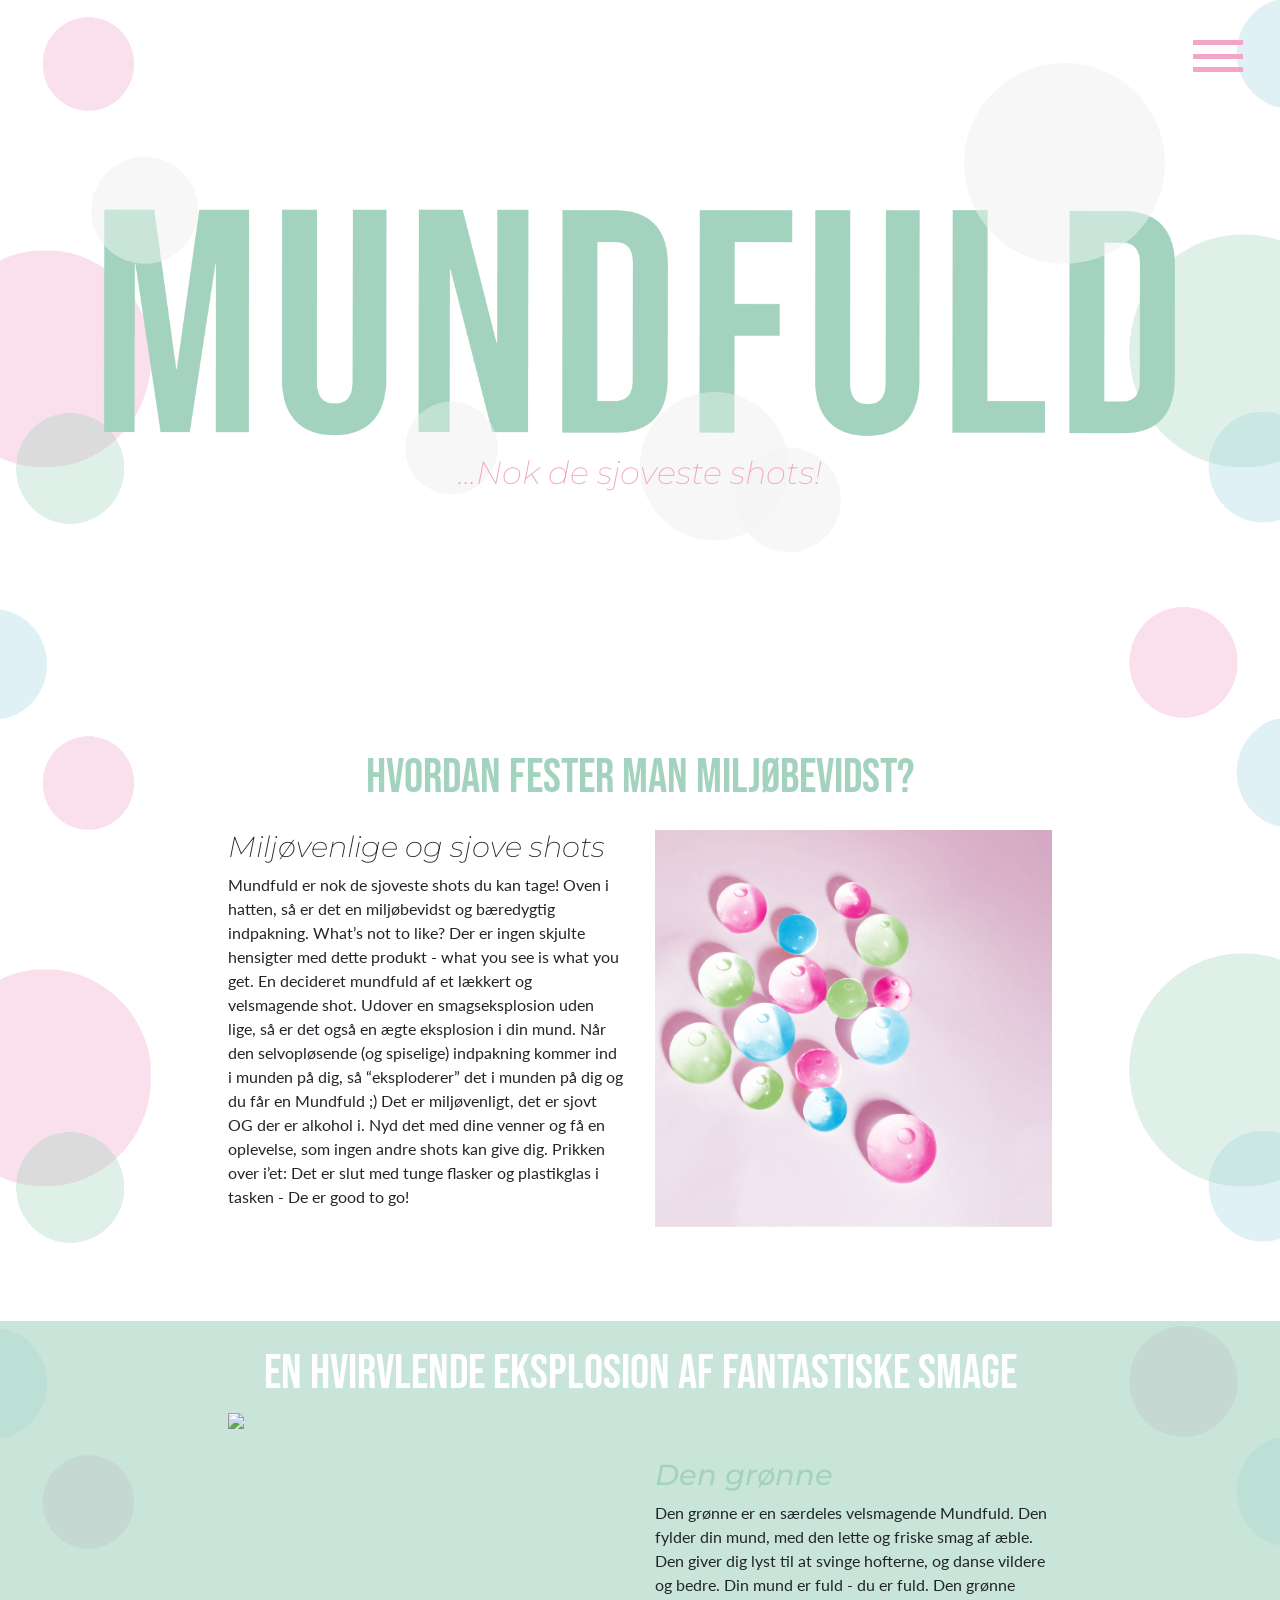
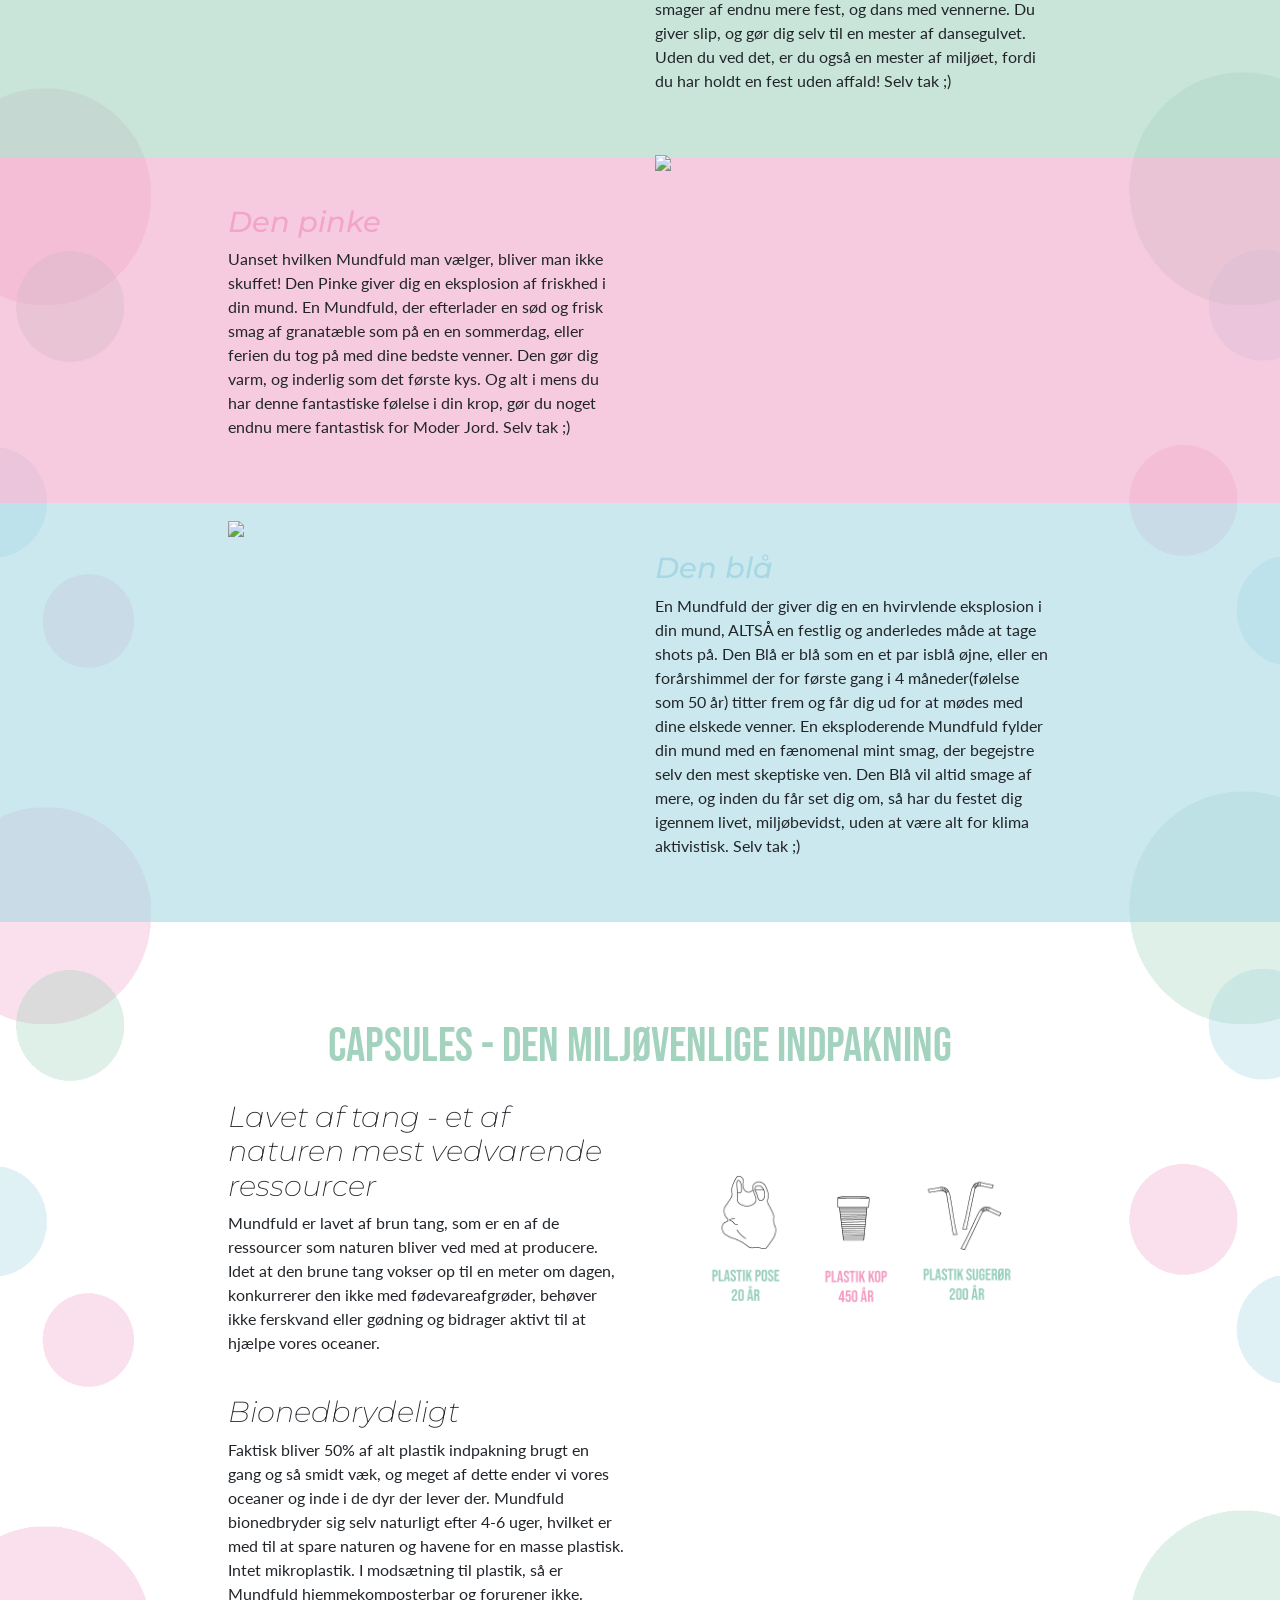
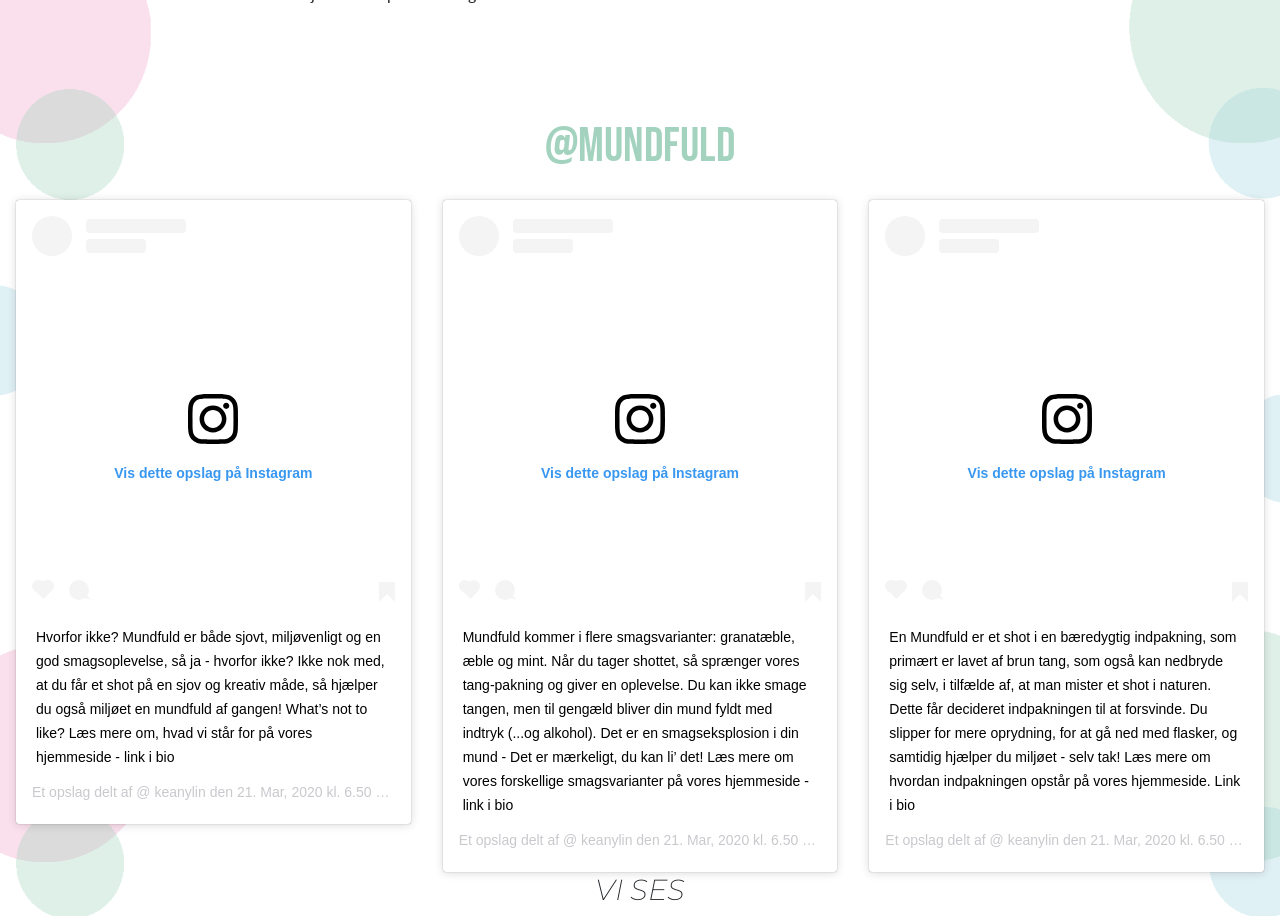
==== commit 01676111: "onsdag aften - SEO, opstilling m.m. Footer mangler" ====
--- a/test.html
+++ b/test.html
@@ -5,13 +5,14 @@
     <meta charset="utf-8">
     <meta http-equiv="x-ua-compatible" content="ie=edge">
     <title>MUNDFULD</title>
-    <meta name="description" content="">
+    <meta name="description" content="Mundfuld er et miljøvenligt og bæredygtig shot, som er med til at gøre festen sjov og anderledes - samtidig med der intet plastik er. Selv tak!">
     <meta name="viewport" content="width=device-width, initial-scale=1">
 
     <link rel="stylesheet" href="bs/css/bootstrap.min.css">
     <link rel="stylesheet" href="style.css">
     <link rel="stylesheet" href="rwd.css">
-    <link href="https://fonts.googleapis.com/css?family=Bebas+Neue|Lato:300|Montserrat:100i,200&display=swap" rel="stylesheet">
+    <link href="https://fonts.googleapis.com/css?family=Bebas+Neue|Lato:300|Montserrat:100i,200,500i&display=swap" rel="stylesheet">
+
 </head>
 
 <body>
@@ -26,7 +27,7 @@
         <nav id="menu" class="toggle_menu">
             <div class="menu_links">
                 <a href="#omos">om os</a>
-                <a href="#produkter">produkter</a>
+                <a href="#produkt1">produkter</a>
                 <a href="#instagram">Instagram</a>
                 <a href="#teknologi">teknologi</a>
             </div>
@@ -38,82 +39,81 @@
     <main class="container-fluid">
 
 
-        <section id="hero" class="row position-relative mt-5">
-            <div class="col-lg col-md-12 col-12"><img class="img-fluid mb-5 col-lg" src="illustrationer/logombobler1.png"></div>
-            <div class="col-12 text-center position-absolute mt-4">
-                <!--                <h2>Mundfuld</h2>-->
-            </div>
-        </section>
-
-        <section id="slogan" class="row mb-5">
+        <section id="hero" class="row position-relative">
+            <div class="col-lg col-md-12 col-12"><img class="img-fluid col-lg" src="illustrationer/logombobler1.png"></div>
+
+        </section>
+
+        <section id="slogan" class="row">
             <div class="text-center col-xl-12 col-12 mt-5 font-italic">
-                <h3>"Sjovt, men ikke 'haha'-sjovt"</h3>
-            </div>
-        </section>
-
-        <section id="omos" class="row">
-            <div class="col-lg-12 col-md-12 col-12 text-center">
-                <h1>Lidt om os</h1>
-            </div>
-            <div class="col-lg-6 offset-lg-3 col-md-6 offset-md-3 col-8 offset-2">
-                <p>Lorem ipsum dolor sit amet, consectetur adipisicing elit. In corrupti mollitia dolore veritatis hic, molestias iste similique modi ex quo nulla maxime sunt reprehenderit, rerum voluptatum natus non cum autem.Lorem ipsum dolor sit amet, consectetur adipisicing elit. In corrupti mollitia dolore veritatis hic, molestias iste similique modi ex quo nulla maxime sunt reprehenderit, rerum voluptatum natus non cum autem.Lorem ipsum dolor sit amet, consectetur adipisicing elit. In corrupti mollitia dolore veritatis hic, molestias iste similique modi ex quo nulla maxime sunt reprehenderit, rerum voluptatum natus non cum autem.</p>
-            </div>
+                <h3>...Nok de sjoveste shots!</h3>
+            </div>
+        </section>
+
+        <section id="omos" class="row mt-5 mb-5">
+            <div class="col-12 text-center mt-5 mb-3">
+                <h1>Hvordan fester man miljøbevidst?</h1>
+            </div>
+            <div class="tekst col-xl-4 offset-xl-2 col-md-6 col-12 mb-5">
+                <h2>Miljøvenlige og sjove shots</h2>
+                <p>Mundfuld er nok de sjoveste shots du kan tage! Oven i hatten, så er det en miljøbevidst og bæredygtig indpakning. What’s not to like? Der er ingen skjulte hensigter med dette produkt - what you see is what you get. En decideret mundfuld af et lækkert og velsmagende shot. Udover en smagseksplosion uden lige, så er det også en ægte eksplosion i din mund. Når den selvopløsende (og spiselige) indpakning kommer ind i munden på dig, så “eksploderer” det i munden på dig og du får en Mundfuld ;) Det er miljøvenligt, det er sjovt OG der er alkohol i. Nyd det med dine venner og få en oplevelse, som ingen andre shots kan give dig. Prikken over i’et: Det er slut med tunge flasker og plastikglas i tasken - De er good to go! </p>
+            </div>
+            <div class="col-xl-4 col-md-6 col-12"> <img src="illustrationer/instabobler.png" alt="billede af Mundfuld"></div>
 
         </section>
 
         <section id="produkt1" class="row">
-            <div class="col-12 text-center">
-                <h1>Produkter</h1>
-            </div>
-            <div class="col-lg-12 col-md-12 col-12 text-center">
+            <div class="col-12 mb-5 mt-4 text-center">
+                <h1>en hvirvlende eksplosion af fantastiske smage </h1>
+            </div>
+            <div class="col-xl-4 offset-xl-2 col-md-6 col-12 ">
+                <img class="img-fluid paper" src="illustrationer/PaperPouch_green_udenbaggrund.png">
+            </div>
+
+            <div class="tekst col-xl-4 col-md-5 col-12  mb-5">
                 <h2>Den grønne</h2>
-            </div>
-            <div class="col-xl-5 col-md-6 col-12 ">
-                <img class="img-fluid paper" src="illustrationer/PaperPouch_green_udenbaggrund.png">
-            </div>
-
-            <div class="tekst col-xl-4 col-md-5 col-12">
-                <p>Lorem ipsum dolor sit amet, consectetur adipisicing elit. In corrupti mollitia dolore veritatis hic, molestias iste similique modi ex quo nulla maxime sunt reprehenderit, rerum voluptatum natus non cum autem.Lorem ipsum dolor sit amet, consectetur adipisicing elit. In corrupti mollitia dolore veritatis hic, molestias iste similique modi ex quo nulla maxime sunt reprehenderit, rerum voluptatum natus non cum autem.Lorem ipsum dolor sit amet, consectetur adipisicing elit. In corrupti mollitia dolore veritatis hic, molestias iste similique modi ex quo nulla maxime sunt reprehenderit, rerum voluptatum natus non cum autem.</p>
-            </div>
-
+                <p>Den grønne er en særdeles velsmagende Mundfuld. Den fylder din mund, med den lette og friske smag af æble. Den giver dig lyst til at svinge hofterne, og danse vildere og bedre. Din mund er fuld - du er fuld. Den grønne smager af endnu mere fest, og dans med vennerne. Du giver slip, og gør dig selv til en mester af dansegulvet. Uden du ved det, er du også en mester af miljøet, fordi du har holdt en fest uden affald! Selv tak ;) </p>
+            </div>
         </section>
         <section id="produkt2" class="row">
-            <div class="col-lg-12 col-md-12 col-12 text-center">
+
+            <div class="tekst col-xl-4 offset-xl-2 offset-md-1 col-md-5 col-12 mt-5 mb-5">
                 <h2>Den pinke</h2>
-            </div>
-            <div class="tekst col-xl-4 col-md-5 col-12">
-                <p>Lorem ipsum dolor sit amet, consectetur adipisicing elit. In corrupti mollitia dolore veritatis hic, molestias iste similique modi ex quo nulla maxime sunt reprehenderit, rerum voluptatum natus non cum autem.Lorem ipsum dolor sit amet, consectetur adipisicing elit. In corrupti mollitia dolore veritatis hic, molestias iste similique modi ex quo nulla maxime sunt reprehenderit, rerum voluptatum natus non cum autem.Lorem ipsum dolor sit amet, consectetur adipisicing elit. In corrupti mollitia dolore veritatis hic, molestias iste similique modi ex quo nulla maxime sunt reprehenderit, rerum voluptatum natus non cum autem.</p>
-            </div>
-            <div class="col-xl-5 col-md-6 col-12">
+                <p>Uanset hvilken Mundfuld man vælger, bliver man ikke skuffet! Den Pinke giver dig en eksplosion af friskhed i din mund. En Mundfuld, der efterlader en sød og frisk smag af granatæble som på en en sommerdag, eller ferien du tog på med dine bedste venner. Den gør dig varm, og inderlig som det første kys. Og alt i mens du har denne fantastiske følelse i din krop, gør du noget endnu mere fantastisk for Moder Jord. Selv tak ;) </p>
+            </div>
+            <div class="col-xl-4 col-md-6 col-12 mt-5">
                 <img class="img-fluid paper" src="illustrationer/PaperPouch_pink_udenbaggrund.png">
             </div>
-
         </section>
 
         <section id="produkt3" class="row">
-            <div class="col-lg-12 col-md-12 col-12 text-center">
+
+            <div class="col-xl-4 offset-xl-2 col-md-6 col-12 mt-5 ">
+                <img class="img-fluid paper" src="illustrationer/PaperPouch_blue_udenbaggrund.png">
+            </div>
+
+            <div class="tekst col-xl-4 col-md-5 col-12 mt-5 mb-5">
                 <h2>Den blå</h2>
-            </div>
-            <div class="col-xl-5 col-md-6 col-12 ">
-                <img class="img-fluid paper" src="illustrationer/PaperPouch_blue_udenbaggrund.png">
-            </div>
-
-            <div class="tekst col-xl-4 col-md-5 col-12">
-                <p>Lorem ipsum dolor sit amet, consectetur adipisicing elit. In corrupti mollitia dolore veritatis hic, molestias iste similique modi ex quo nulla maxime sunt reprehenderit, rerum voluptatum natus non cum autem.Lorem ipsum dolor sit amet, consectetur adipisicing elit. In corrupti mollitia dolore veritatis hic, molestias iste similique modi ex quo nulla maxime sunt reprehenderit, rerum voluptatum natus non cum autem.Lorem ipsum dolor sit amet, consectetur adipisicing elit. In corrupti mollitia dolore veritatis hic, molestias iste similique modi ex quo nulla maxime sunt reprehenderit, rerum voluptatum natus non cum autem.</p>
-            </div>
-
-        </section>
-        <section id="teknologi" class="row mt-5">
-            <div class="col-lg-12 col-md-12 col-12 text-center">
-                <h1>Teknologien</h1>
-            </div>
-            <div class="col-lg-12 col-md-12 col-12 mb-5 col-width:50%">
-                <h2><img class="img-fluid width:50%" src="illustrationer/MundBoble.png"></h2>
-            </div>
-        </section>
-
-        <section id="instagram" class="row text-center">
-            <div class="col-12">
+                <p>En Mundfuld der giver dig en en hvirvlende eksplosion i din mund, ALTSÅ en festlig og anderledes måde at tage shots på. Den Blå er blå som en et par isblå øjne, eller en forårshimmel der for første gang i 4 måneder(følelse som 50 år) titter frem og får dig ud for at mødes med dine elskede venner. En eksploderende Mundfuld fylder din mund med en fænomenal mint smag, der begejstre selv den mest skeptiske ven. Den Blå vil altid smage af mere, og inden du får set dig om, så har du festet dig igennem livet, miljøbevidst, uden at være alt for klima aktivistisk. Selv tak ;) </p>
+            </div>
+        </section>
+
+        <section id="teknologi" class="row mt-5 mb-5">
+            <div class="col-12 text-center mt-5 mb-3">
+                <h1>Capsules - den miljøvenlige indpakning</h1>
+            </div>
+            <div class="col-lg-4 offset-lg-2 col-md-8 offset-md-2 col-12">
+                <h2>Lavet af tang - et af naturen mest vedvarende ressourcer</h2>
+                <p>Mundfuld er lavet af brun tang, som er en af de ressourcer som naturen bliver ved med at producere. Idet at den brune tang vokser op til en meter om dagen, konkurrerer den ikke med fødevareafgrøder, behøver ikke ferskvand eller gødning og bidrager aktivt til at hjælpe vores oceaner. </p>
+                <br>
+                <h2>Bionedbrydeligt</h2>
+                <p>Faktisk bliver 50% af alt plastik indpakning brugt en gang og så smidt væk, og meget af dette ender vi vores oceaner og inde i de dyr der lever der. Mundfuld bionedbryder sig selv naturligt efter 4-6 uger, hvilket er med til at spare naturen og havene for en masse plastisk. Intet mikroplastik. I modsætning til plastik, så er Mundfuld hjemmekomposterbar og forurener ikke. </p>
+            </div>
+            <div class="col-lg-4  col-12"><img src="illustrationer/plastiklort.png" alt="illustration af plastik"></div>
+        </section>
+
+        <section id="instagram" class="row mt-5">
+            <div class="col-12 text-center mt-5 mb-3">
                 <h1>@mundfuld</h1>
             </div>
             <div class="col-xl-4 col-6 offset-md-0 offset-2">
@@ -277,4 +277,6 @@
     <script src="js/scripts.js"></script>
 
 
-</body></html>
+</body>
+
+</html>
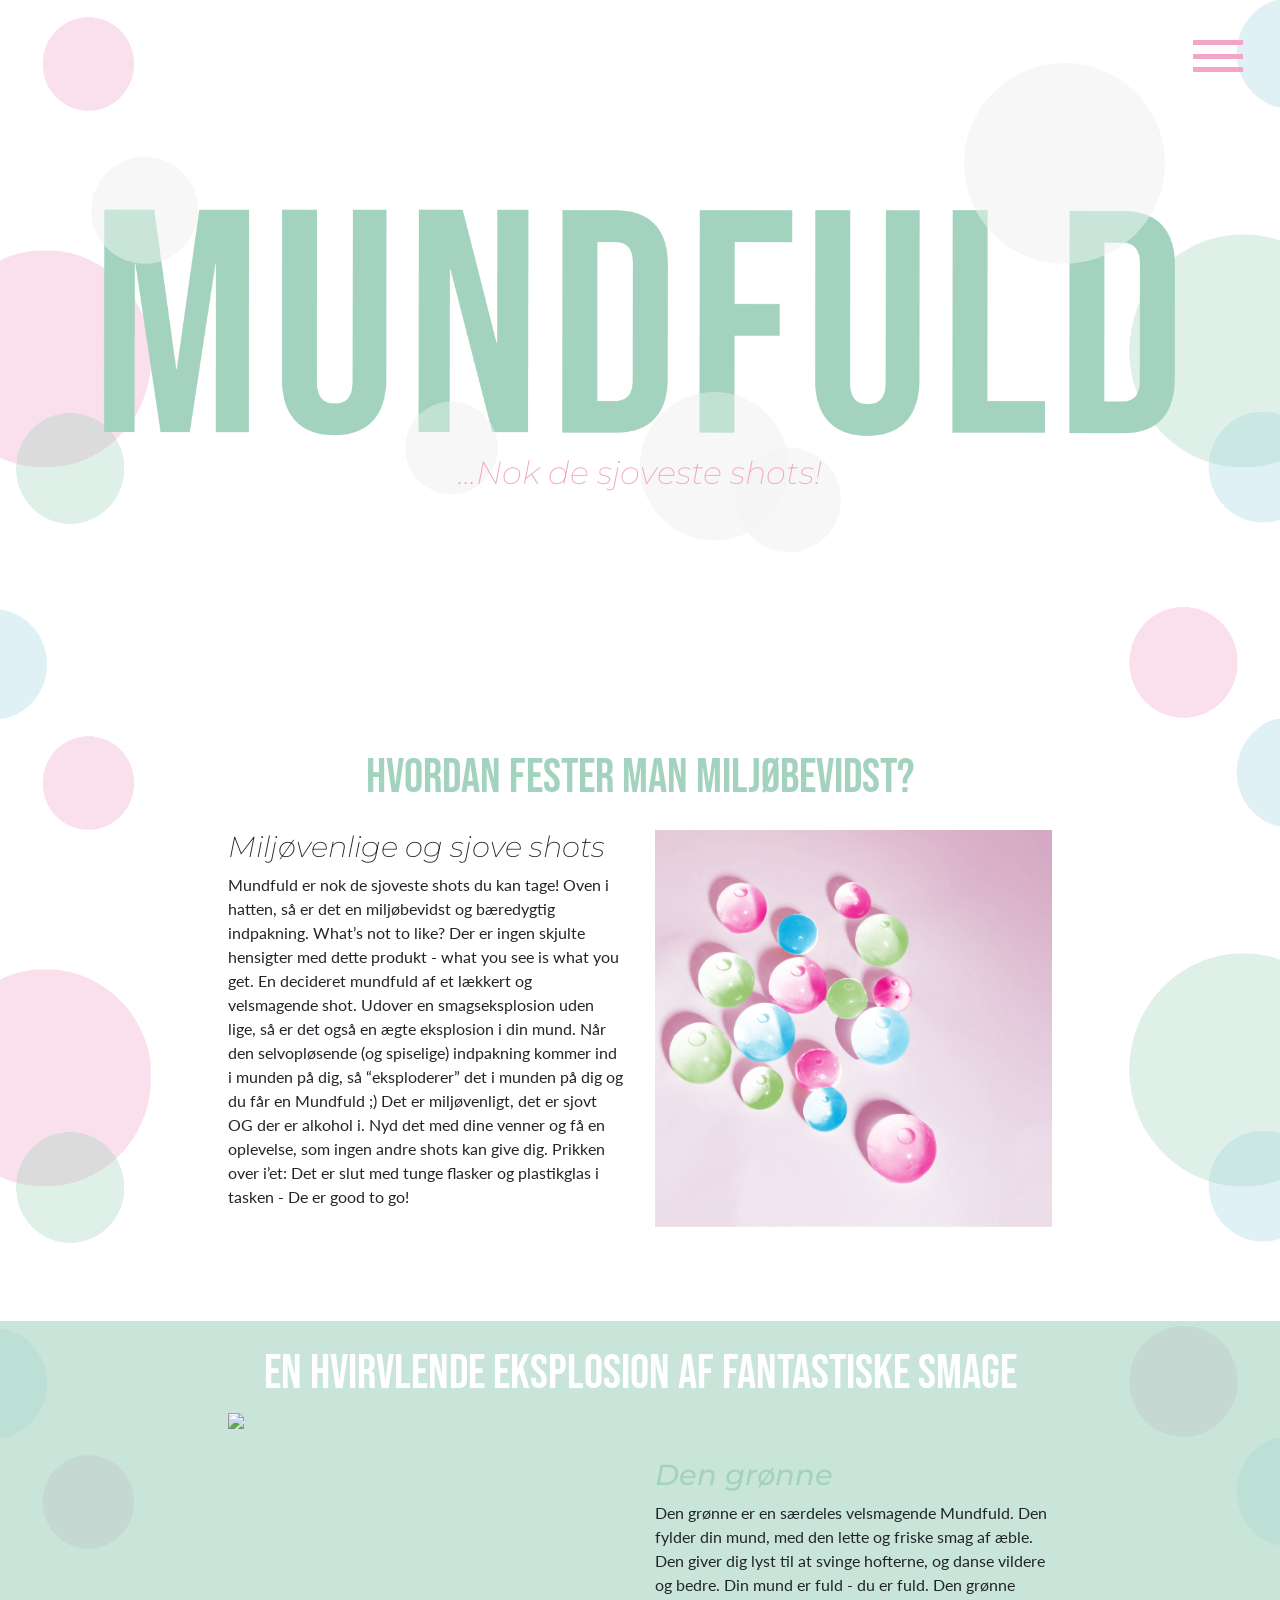
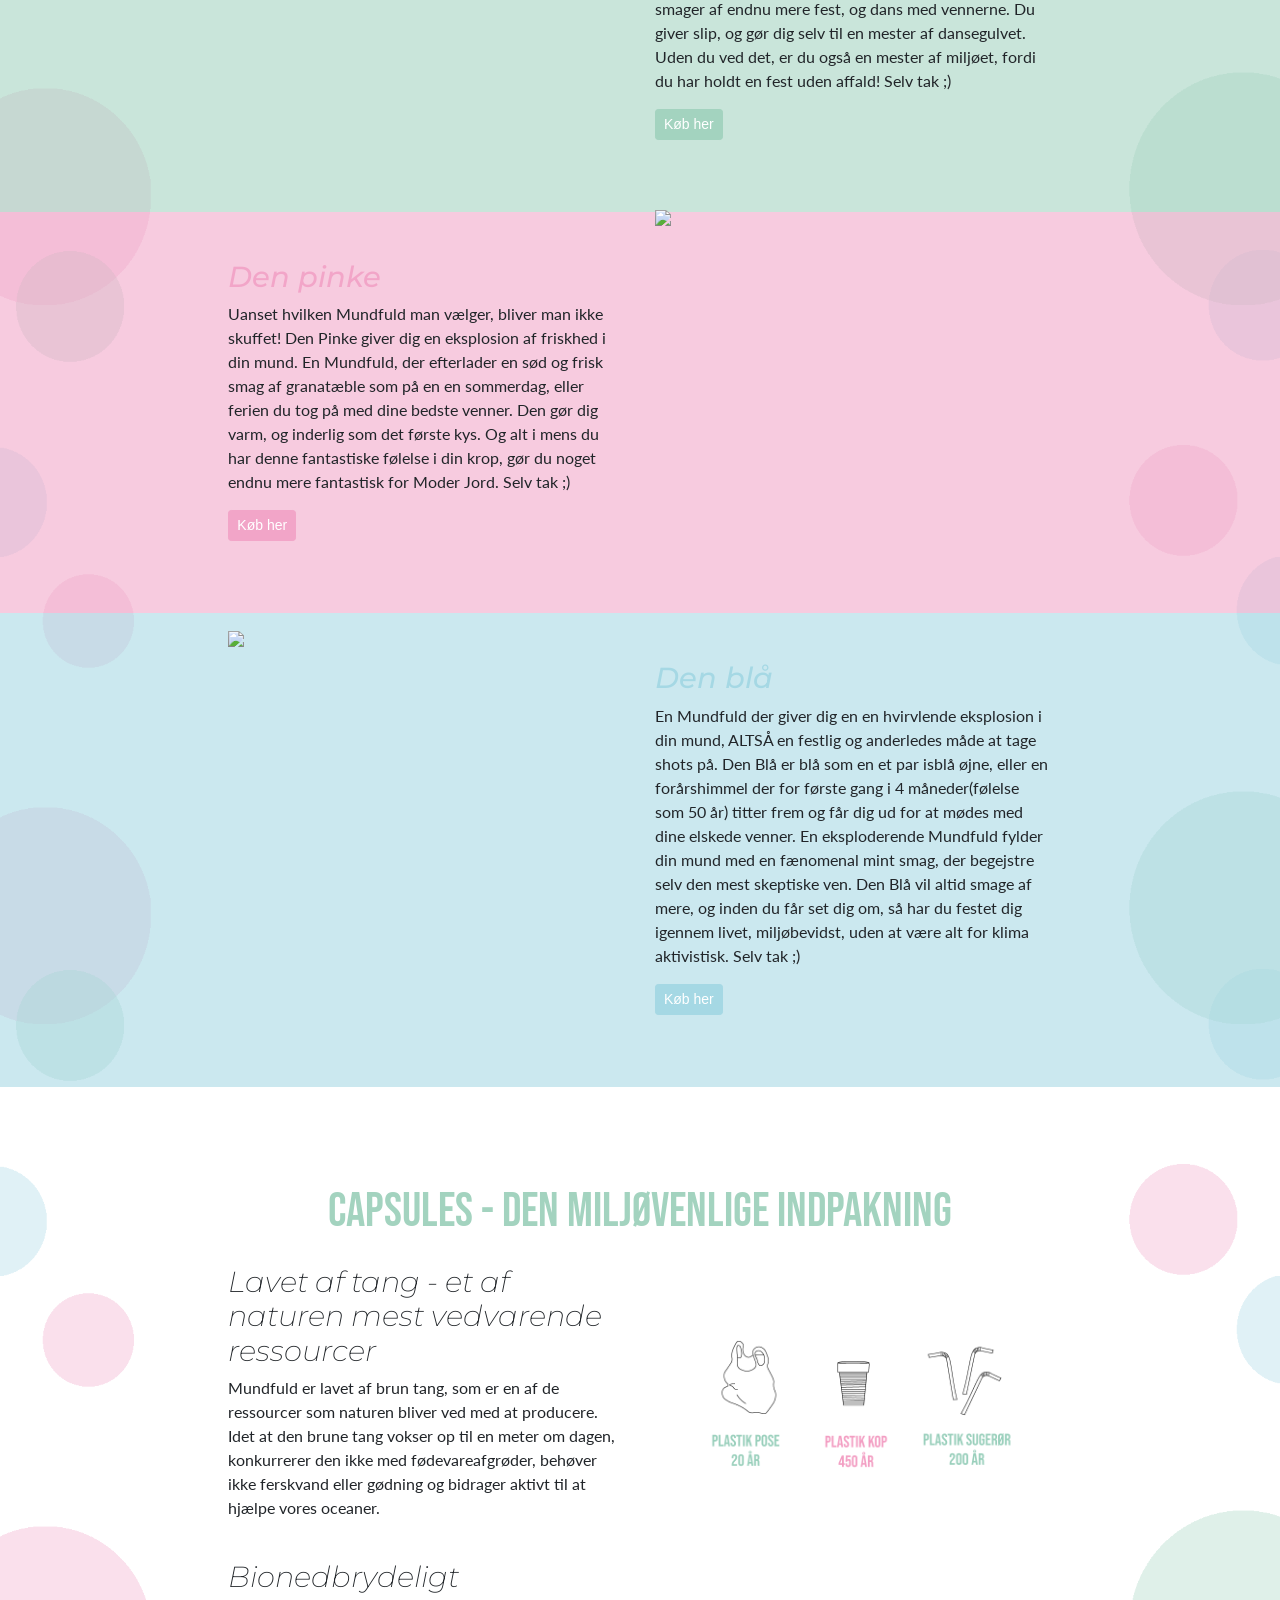
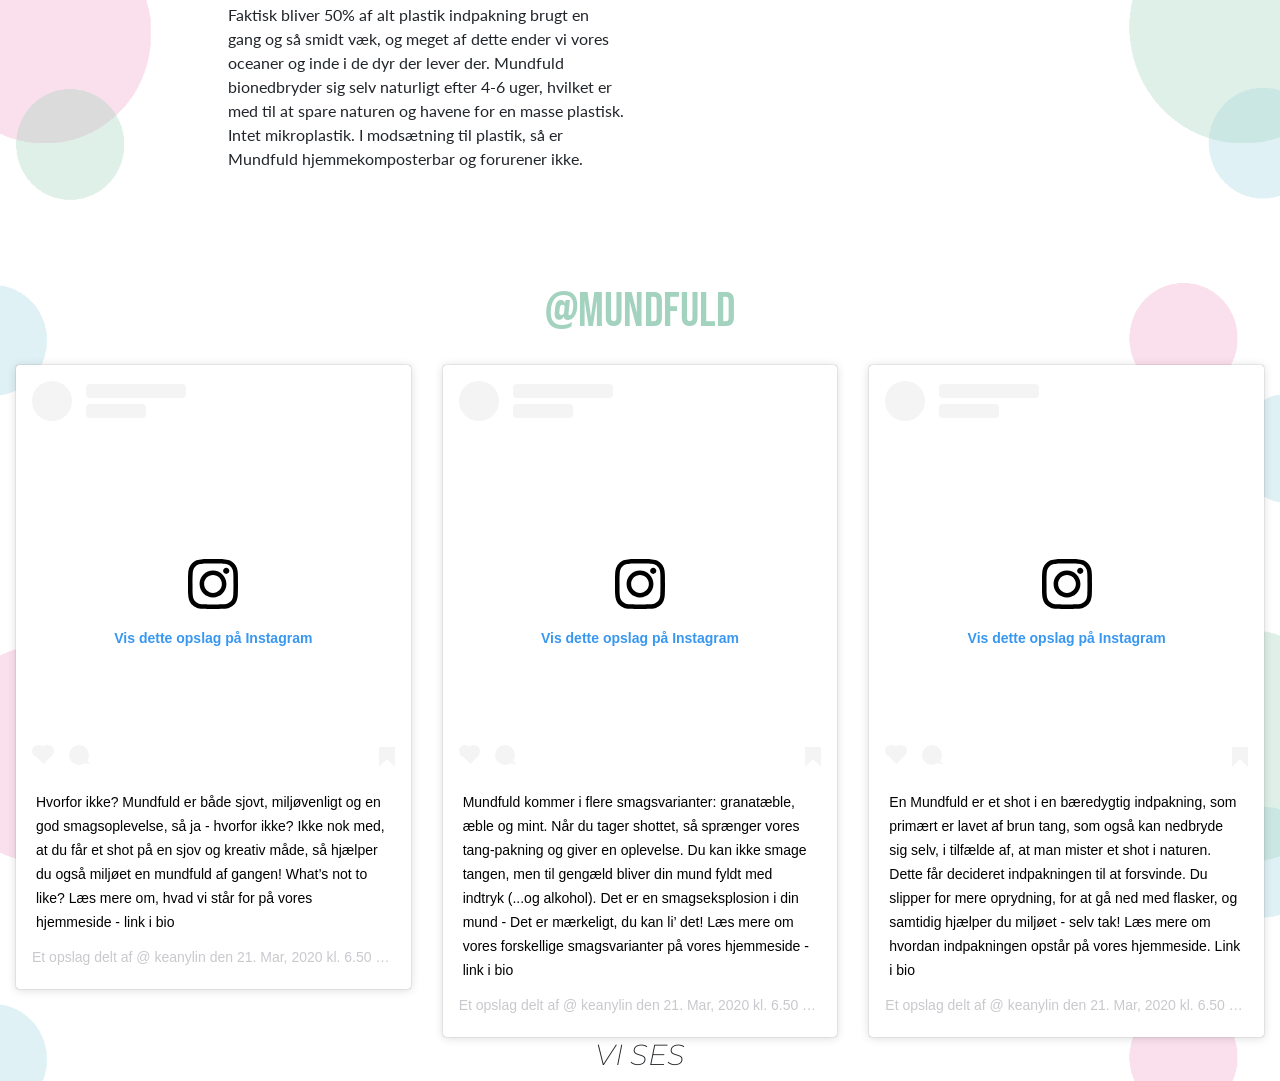
==== commit 354d7160: "knapper tilføjet" ====
--- a/test.html
+++ b/test.html
@@ -73,6 +73,7 @@
             <div class="tekst col-xl-4 col-md-5 col-12  mb-5">
                 <h2>Den grønne</h2>
                 <p>Den grønne er en særdeles velsmagende Mundfuld. Den fylder din mund, med den lette og friske smag af æble. Den giver dig lyst til at svinge hofterne, og danse vildere og bedre. Din mund er fuld - du er fuld. Den grønne smager af endnu mere fest, og dans med vennerne. Du giver slip, og gør dig selv til en mester af dansegulvet. Uden du ved det, er du også en mester af miljøet, fordi du har holdt en fest uden affald! Selv tak ;) </p>
+                <button type="button" class="md-w-100 btn btn-warning btn-sm mb-4 mt-md-auto">Køb her</button>
             </div>
         </section>
         <section id="produkt2" class="row">
@@ -80,6 +81,7 @@
             <div class="tekst col-xl-4 offset-xl-2 offset-md-1 col-md-5 col-12 mt-5 mb-5">
                 <h2>Den pinke</h2>
                 <p>Uanset hvilken Mundfuld man vælger, bliver man ikke skuffet! Den Pinke giver dig en eksplosion af friskhed i din mund. En Mundfuld, der efterlader en sød og frisk smag af granatæble som på en en sommerdag, eller ferien du tog på med dine bedste venner. Den gør dig varm, og inderlig som det første kys. Og alt i mens du har denne fantastiske følelse i din krop, gør du noget endnu mere fantastisk for Moder Jord. Selv tak ;) </p>
+                <button type="button" class="md-w-100 btn btn-warning btn-sm mb-4 mt-md-auto">Køb her</button>
             </div>
             <div class="col-xl-4 col-md-6 col-12 mt-5">
                 <img class="img-fluid paper" src="illustrationer/PaperPouch_pink_udenbaggrund.png">
@@ -95,6 +97,7 @@
             <div class="tekst col-xl-4 col-md-5 col-12 mt-5 mb-5">
                 <h2>Den blå</h2>
                 <p>En Mundfuld der giver dig en en hvirvlende eksplosion i din mund, ALTSÅ en festlig og anderledes måde at tage shots på. Den Blå er blå som en et par isblå øjne, eller en forårshimmel der for første gang i 4 måneder(følelse som 50 år) titter frem og får dig ud for at mødes med dine elskede venner. En eksploderende Mundfuld fylder din mund med en fænomenal mint smag, der begejstre selv den mest skeptiske ven. Den Blå vil altid smage af mere, og inden du får set dig om, så har du festet dig igennem livet, miljøbevidst, uden at være alt for klima aktivistisk. Selv tak ;) </p>
+                <button type="button" class="md-w-100 btn btn-warning btn-sm mb-4 mt-md-auto">Køb her</button>
             </div>
         </section>
 
@@ -277,6 +280,4 @@
     <script src="js/scripts.js"></script>
 
 
-</body>
-
-</html>
+</body></html>
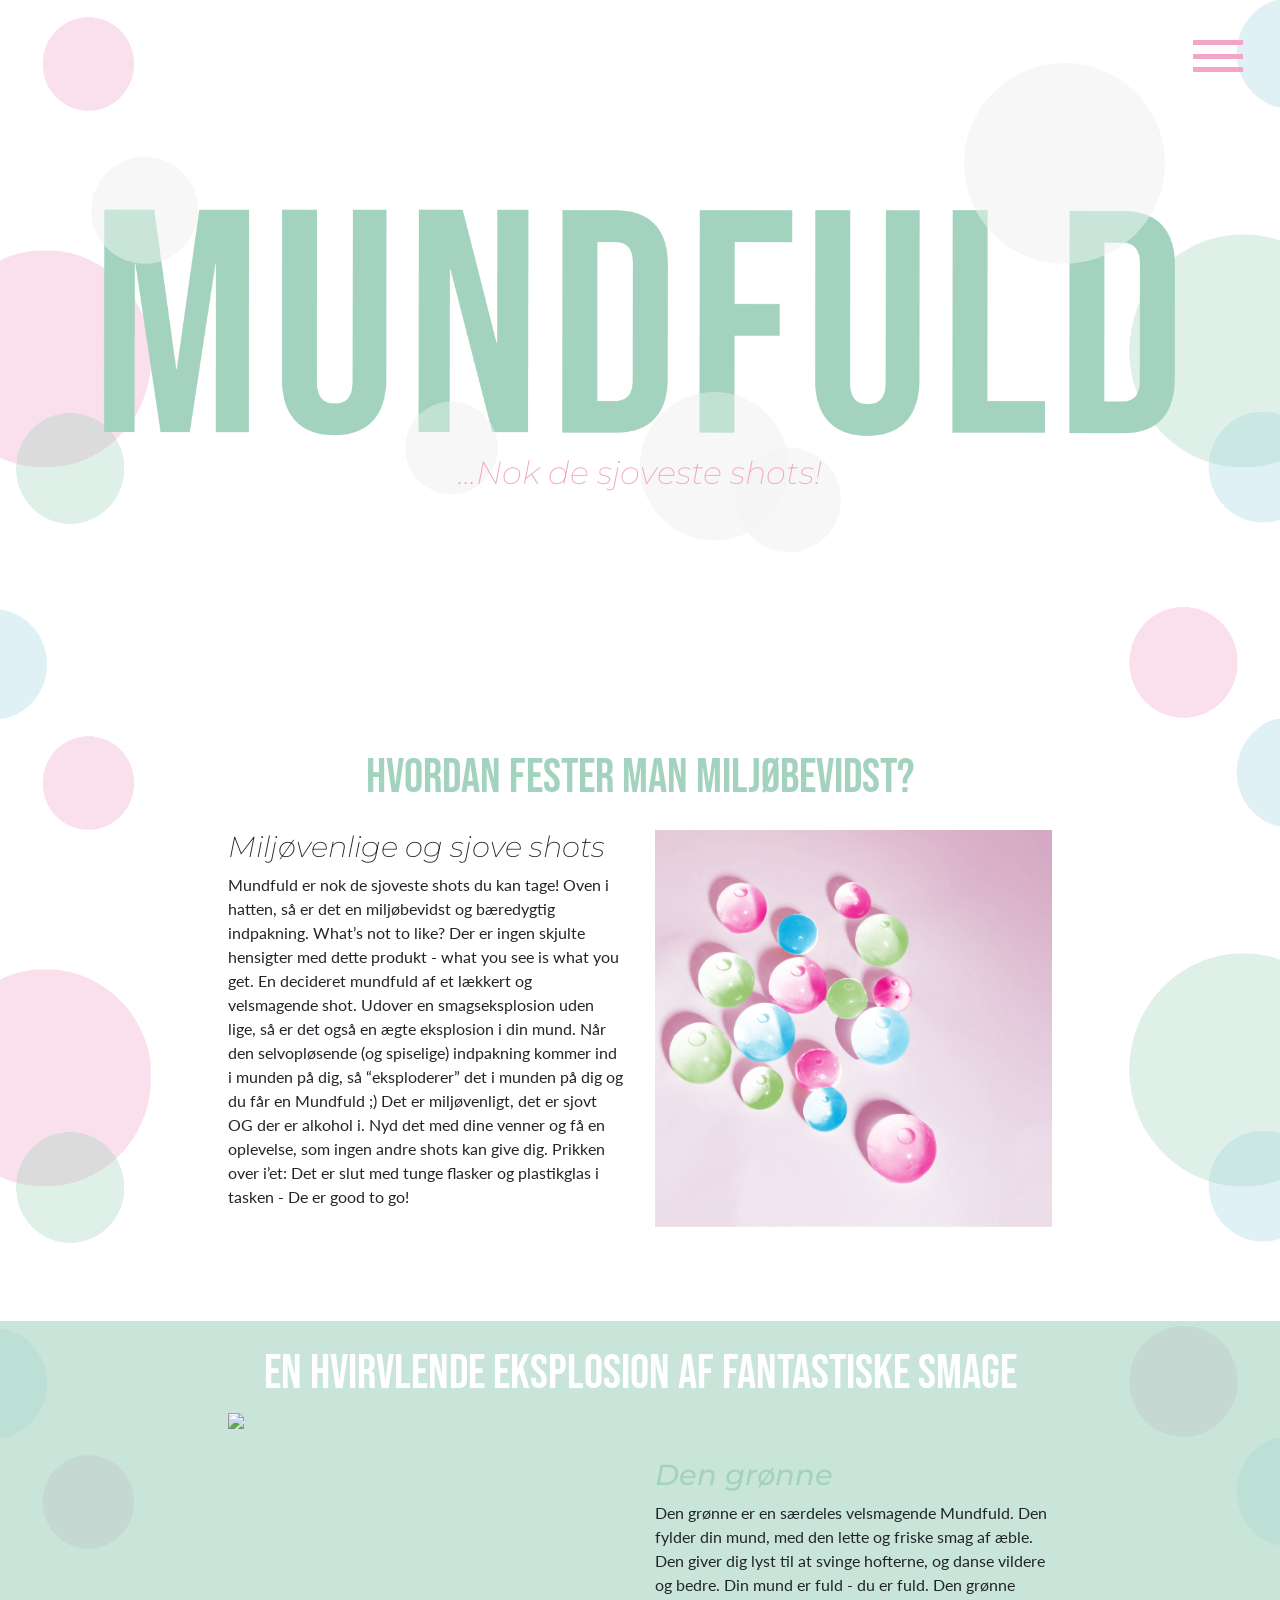
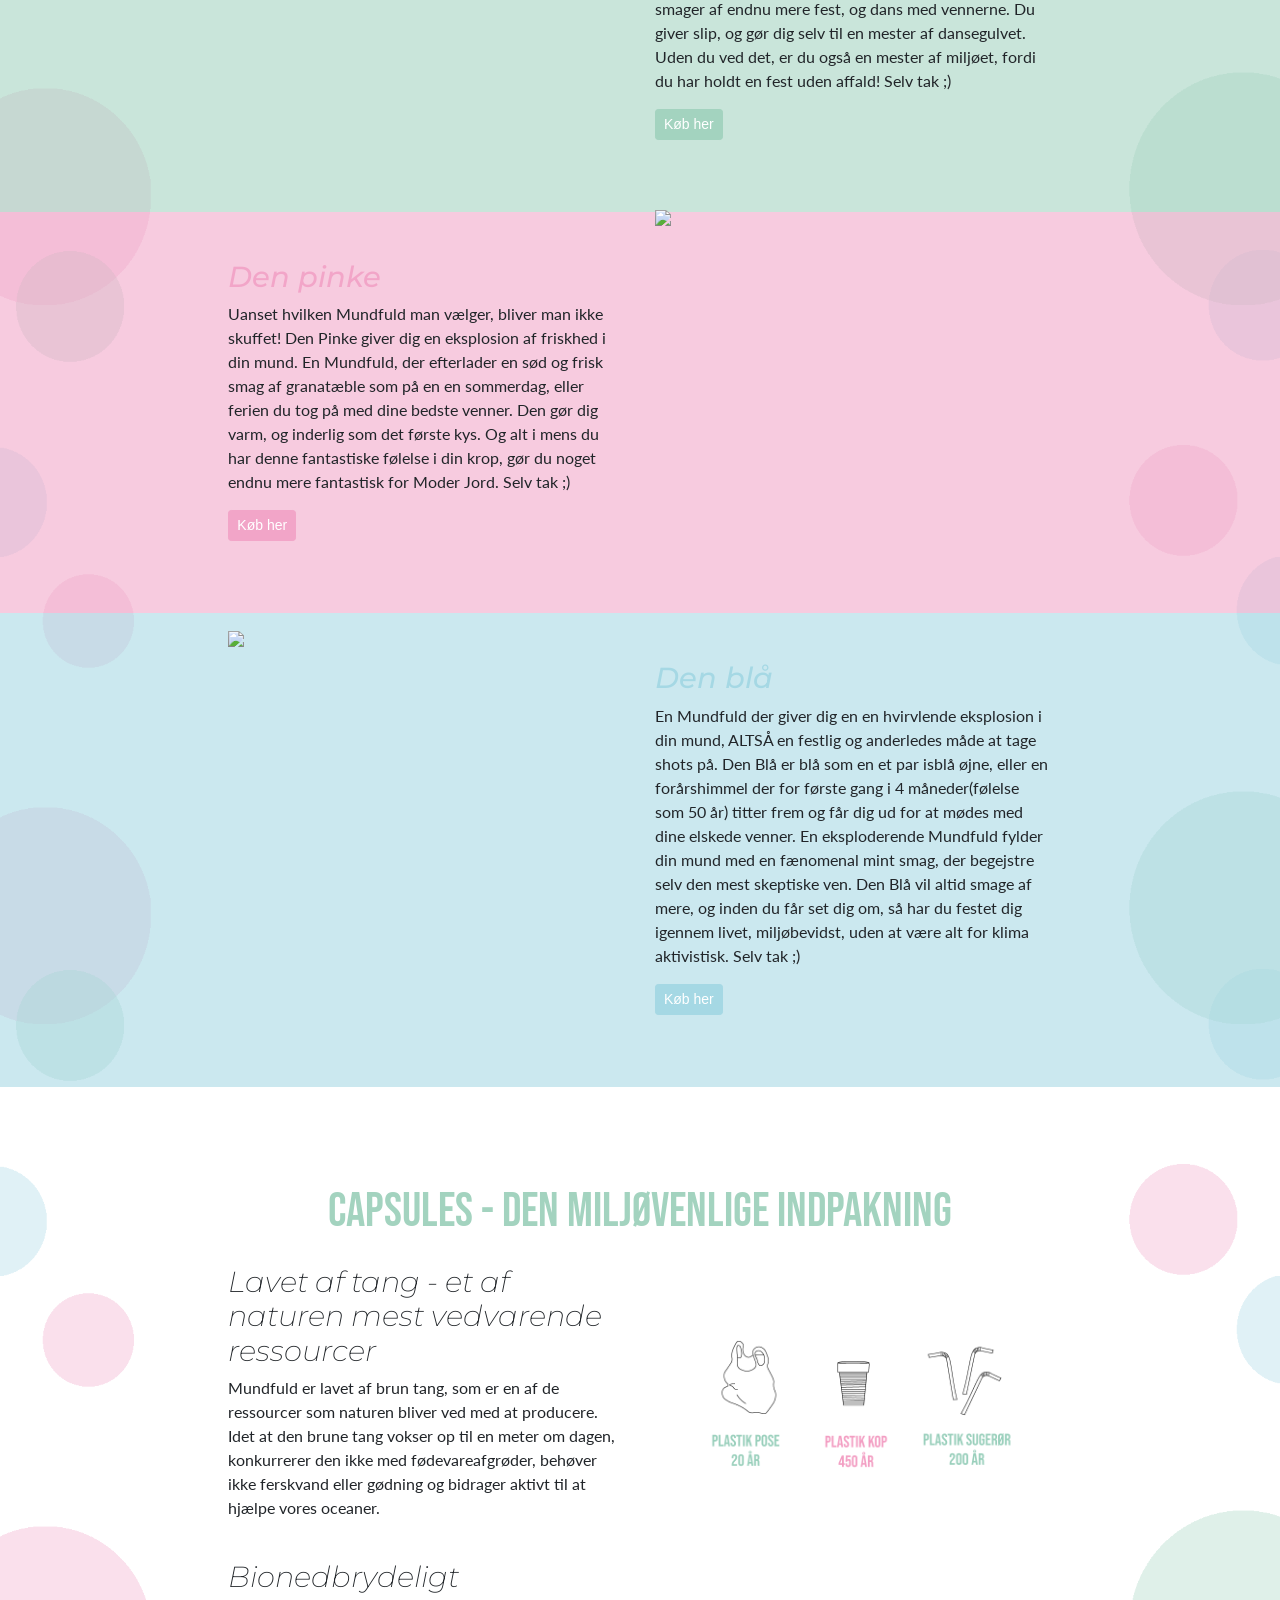
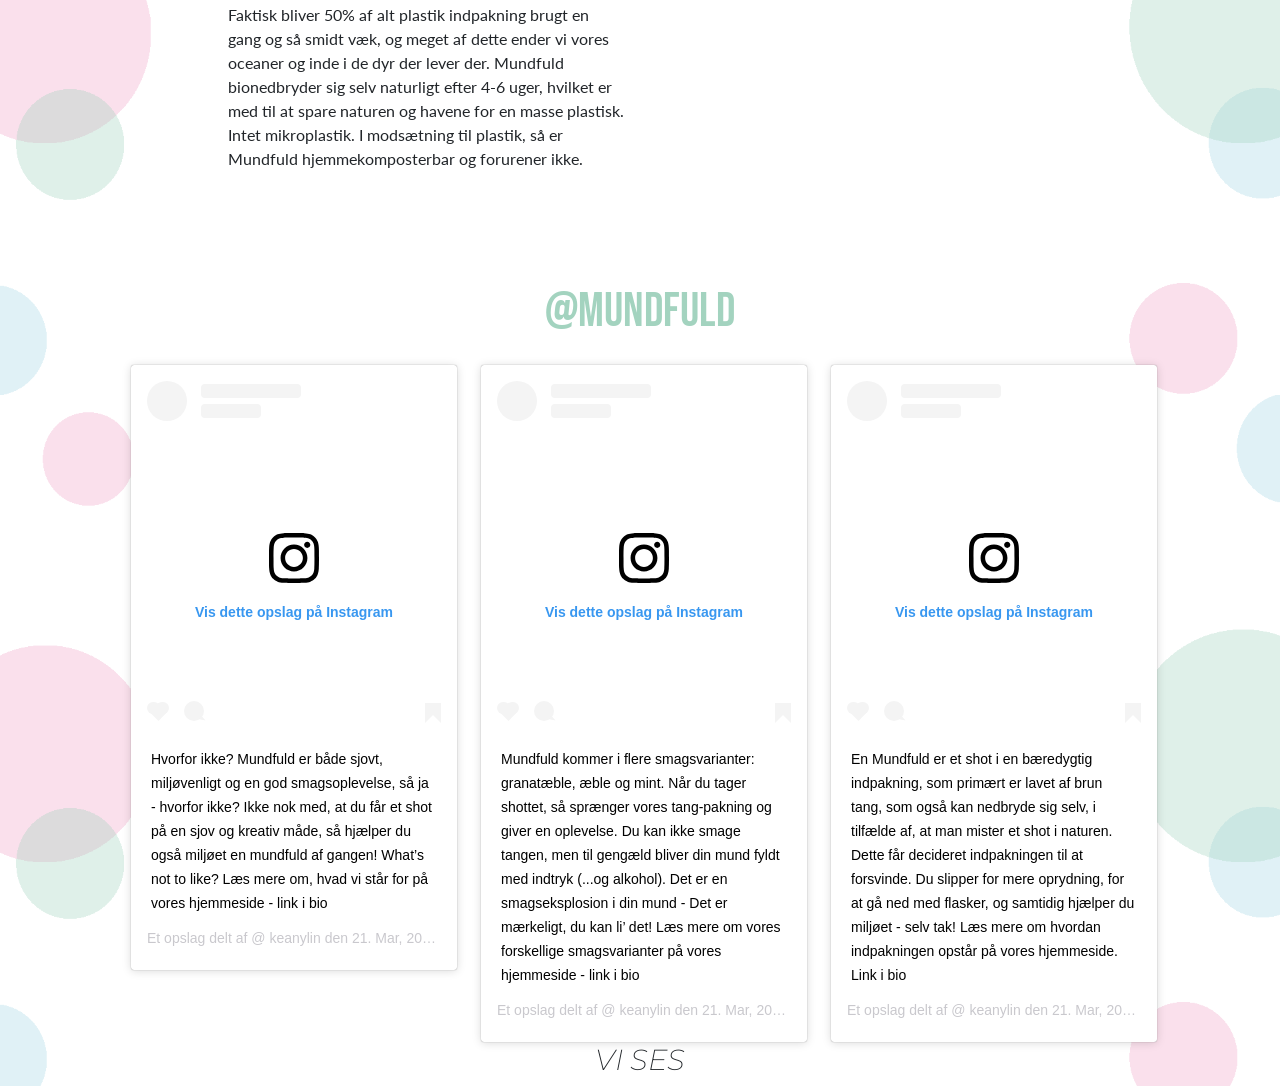
==== commit 00f15431: "css animation" ====
--- a/test.html
+++ b/test.html
@@ -39,18 +39,18 @@
     <main class="container-fluid">
 
 
-        <section id="hero" class="row position-relative">
-            <div class="col-lg col-md-12 col-12"><img class="img-fluid col-lg" src="illustrationer/logombobler1.png"></div>
-
-        </section>
-
-        <section id="slogan" class="row">
+        <section id="hero" class="row position-relative fade-in">
+            <div class="col-lg col-md-12 col-12"><img class="img-fluid col-lg" src="illustrationer/logombobler1.png" alt="Logo Mundfuld"></div>
+
+        </section>
+
+        <section id="slogan" class="row fade-in">
             <div class="text-center col-xl-12 col-12 mt-5 font-italic">
                 <h3>...Nok de sjoveste shots!</h3>
             </div>
         </section>
 
-        <section id="omos" class="row mt-5 mb-5">
+        <section id="omos" class="row mt-5 mb-5 fade-in">
             <div class="col-12 text-center mt-5 mb-3">
                 <h1>Hvordan fester man miljøbevidst?</h1>
             </div>
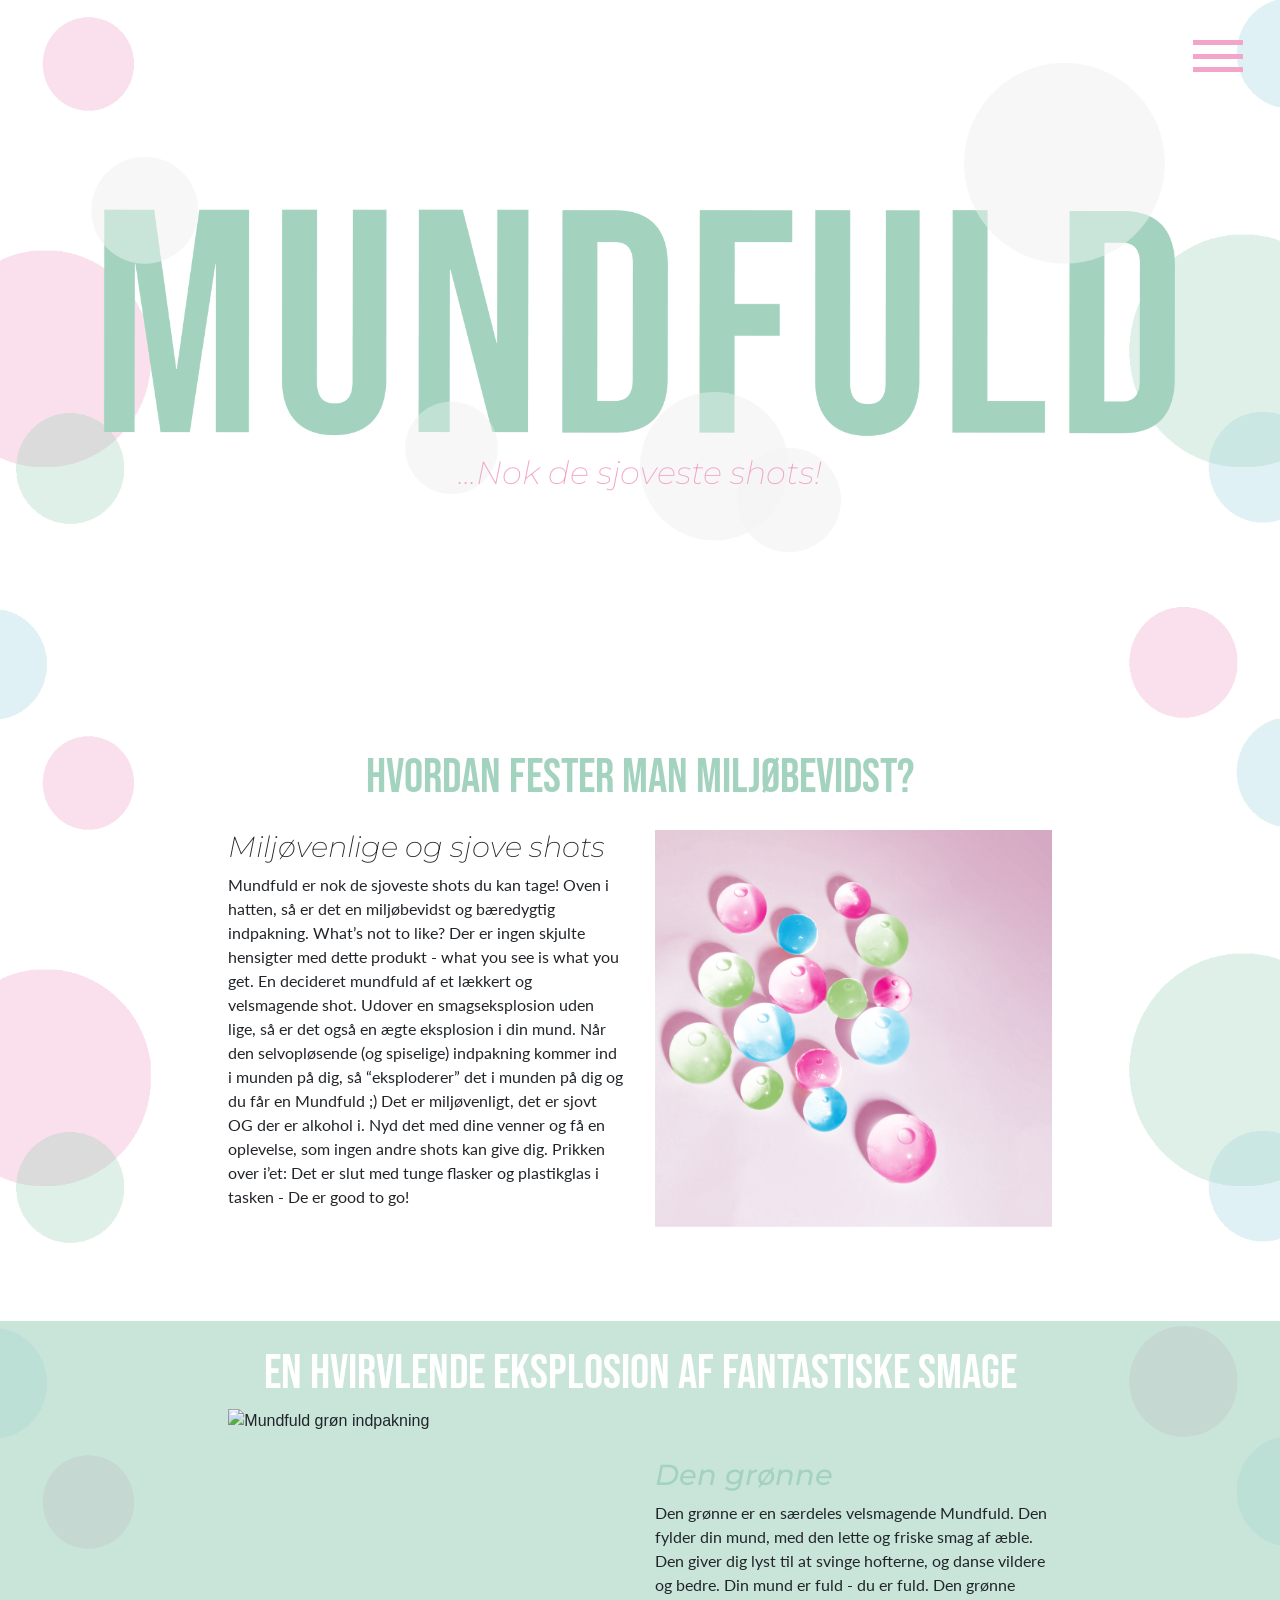
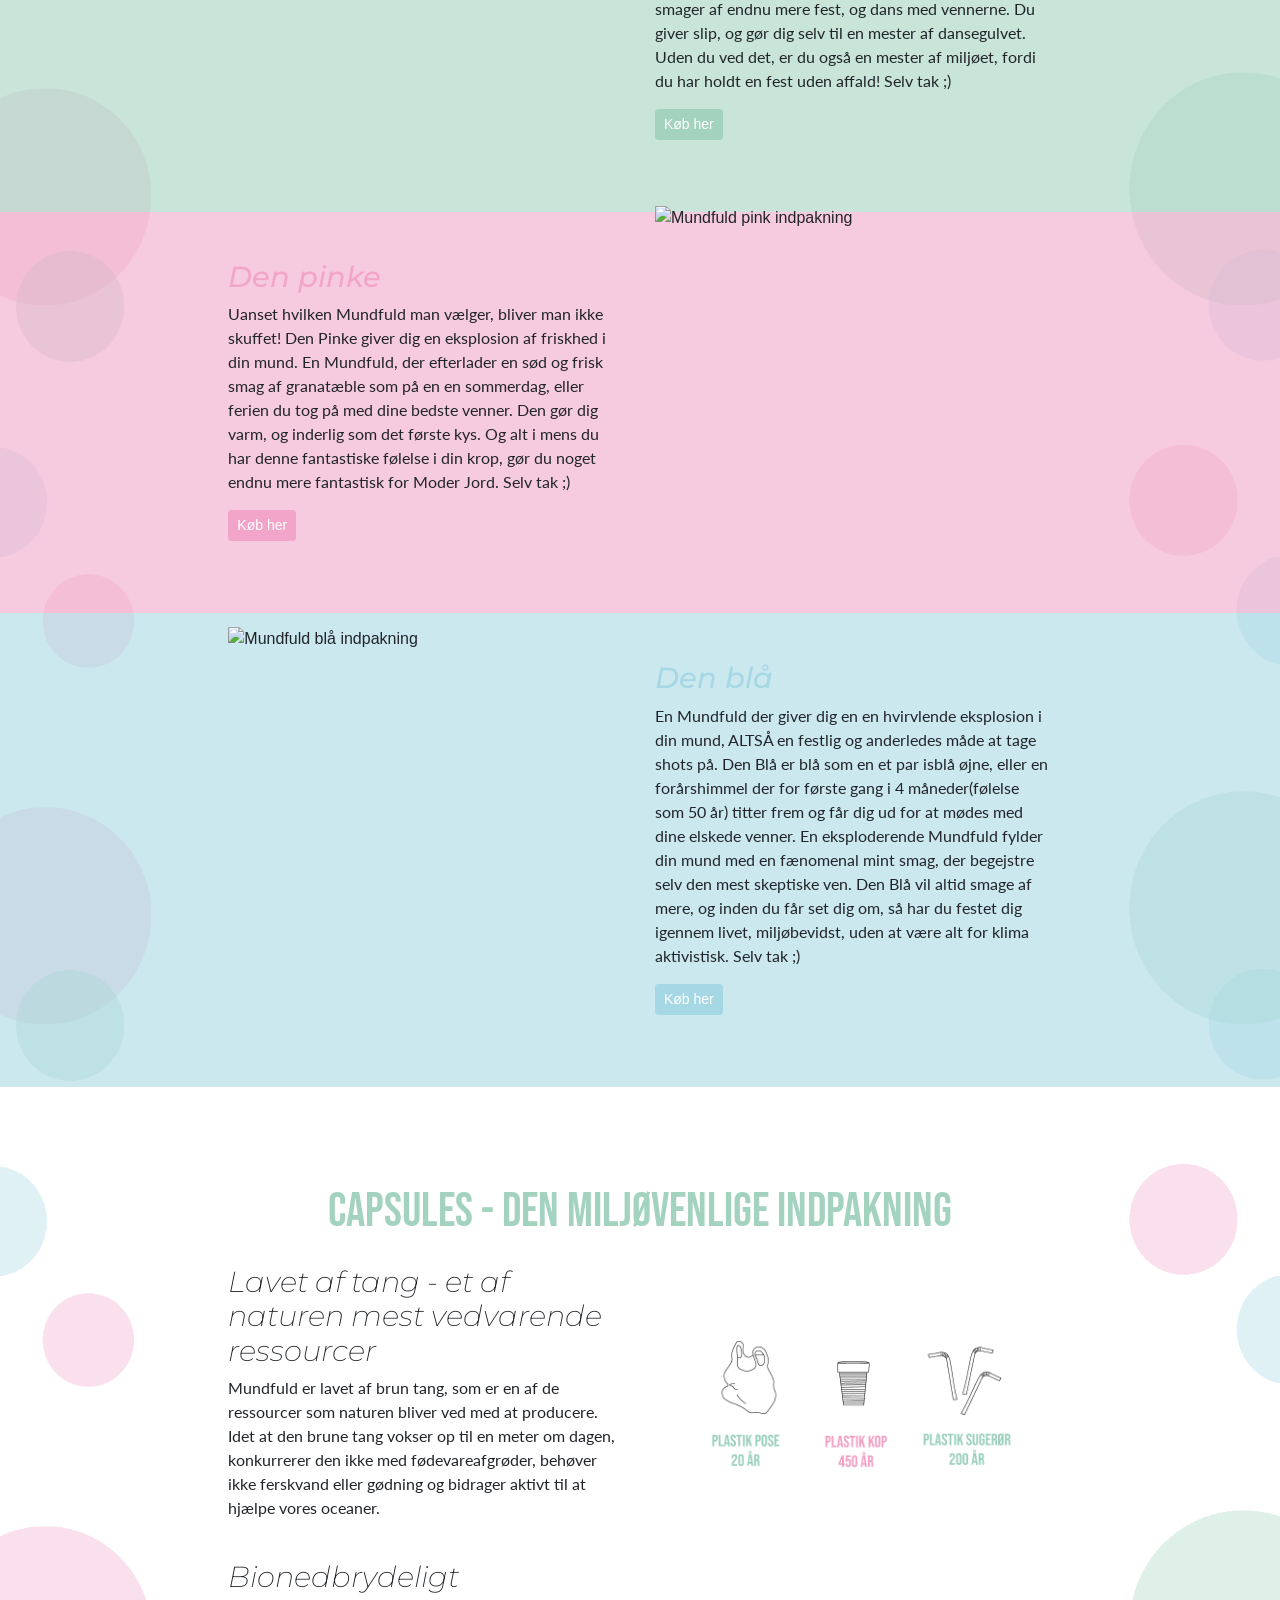
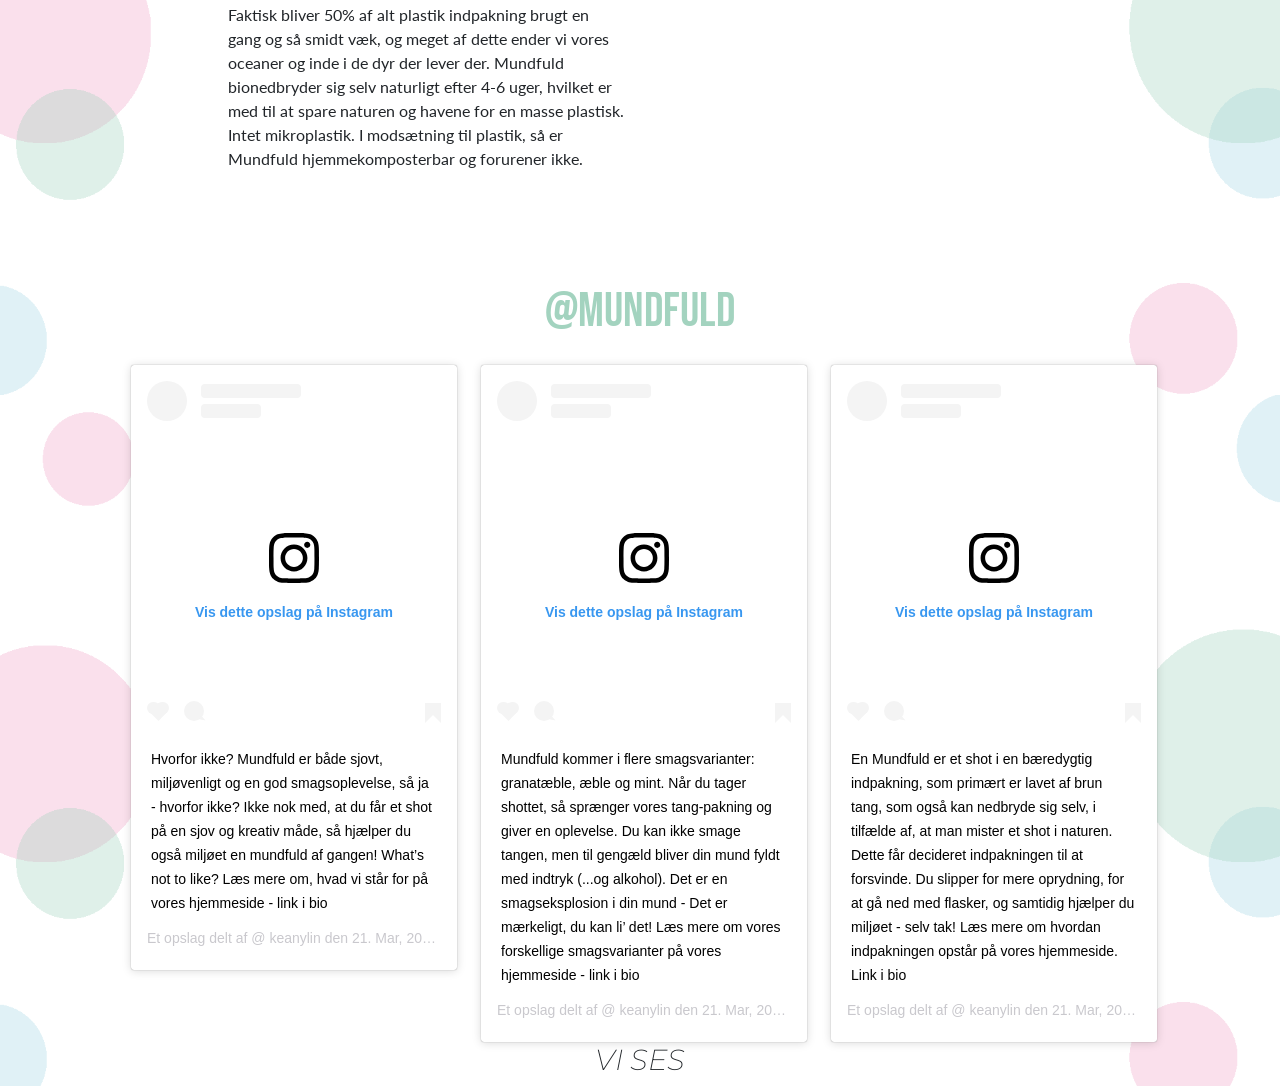
==== commit a3c5ffdc: "animation + menu fikset" ====
--- a/test.html
+++ b/test.html
@@ -26,6 +26,7 @@
         </div>
         <nav id="menu" class="toggle_menu">
             <div class="menu_links">
+                <a href="hero">Home</a>
                 <a href="#omos">om os</a>
                 <a href="#produkt1">produkter</a>
                 <a href="#instagram">Instagram</a>
@@ -67,7 +68,7 @@
                 <h1>en hvirvlende eksplosion af fantastiske smage </h1>
             </div>
             <div class="col-xl-4 offset-xl-2 col-md-6 col-12 ">
-                <img class="img-fluid paper" src="illustrationer/PaperPouch_green_udenbaggrund.png">
+                <img class="img-fluid paper" src="illustrationer/PaperPouch_green_udenbaggrund.png" alt="Mundfuld grøn indpakning">
             </div>
 
             <div class="tekst col-xl-4 col-md-5 col-12  mb-5">
@@ -84,14 +85,14 @@
                 <button type="button" class="md-w-100 btn btn-warning btn-sm mb-4 mt-md-auto">Køb her</button>
             </div>
             <div class="col-xl-4 col-md-6 col-12 mt-5">
-                <img class="img-fluid paper" src="illustrationer/PaperPouch_pink_udenbaggrund.png">
+                <img class="img-fluid paper" src="illustrationer/PaperPouch_pink_udenbaggrund.png" alt="Mundfuld pink indpakning">
             </div>
         </section>
 
         <section id="produkt3" class="row">
 
             <div class="col-xl-4 offset-xl-2 col-md-6 col-12 mt-5 ">
-                <img class="img-fluid paper" src="illustrationer/PaperPouch_blue_udenbaggrund.png">
+                <img class="img-fluid paper" src="illustrationer/PaperPouch_blue_udenbaggrund.png" alt="Mundfuld blå indpakning">
             </div>
 
             <div class="tekst col-xl-4 col-md-5 col-12 mt-5 mb-5">
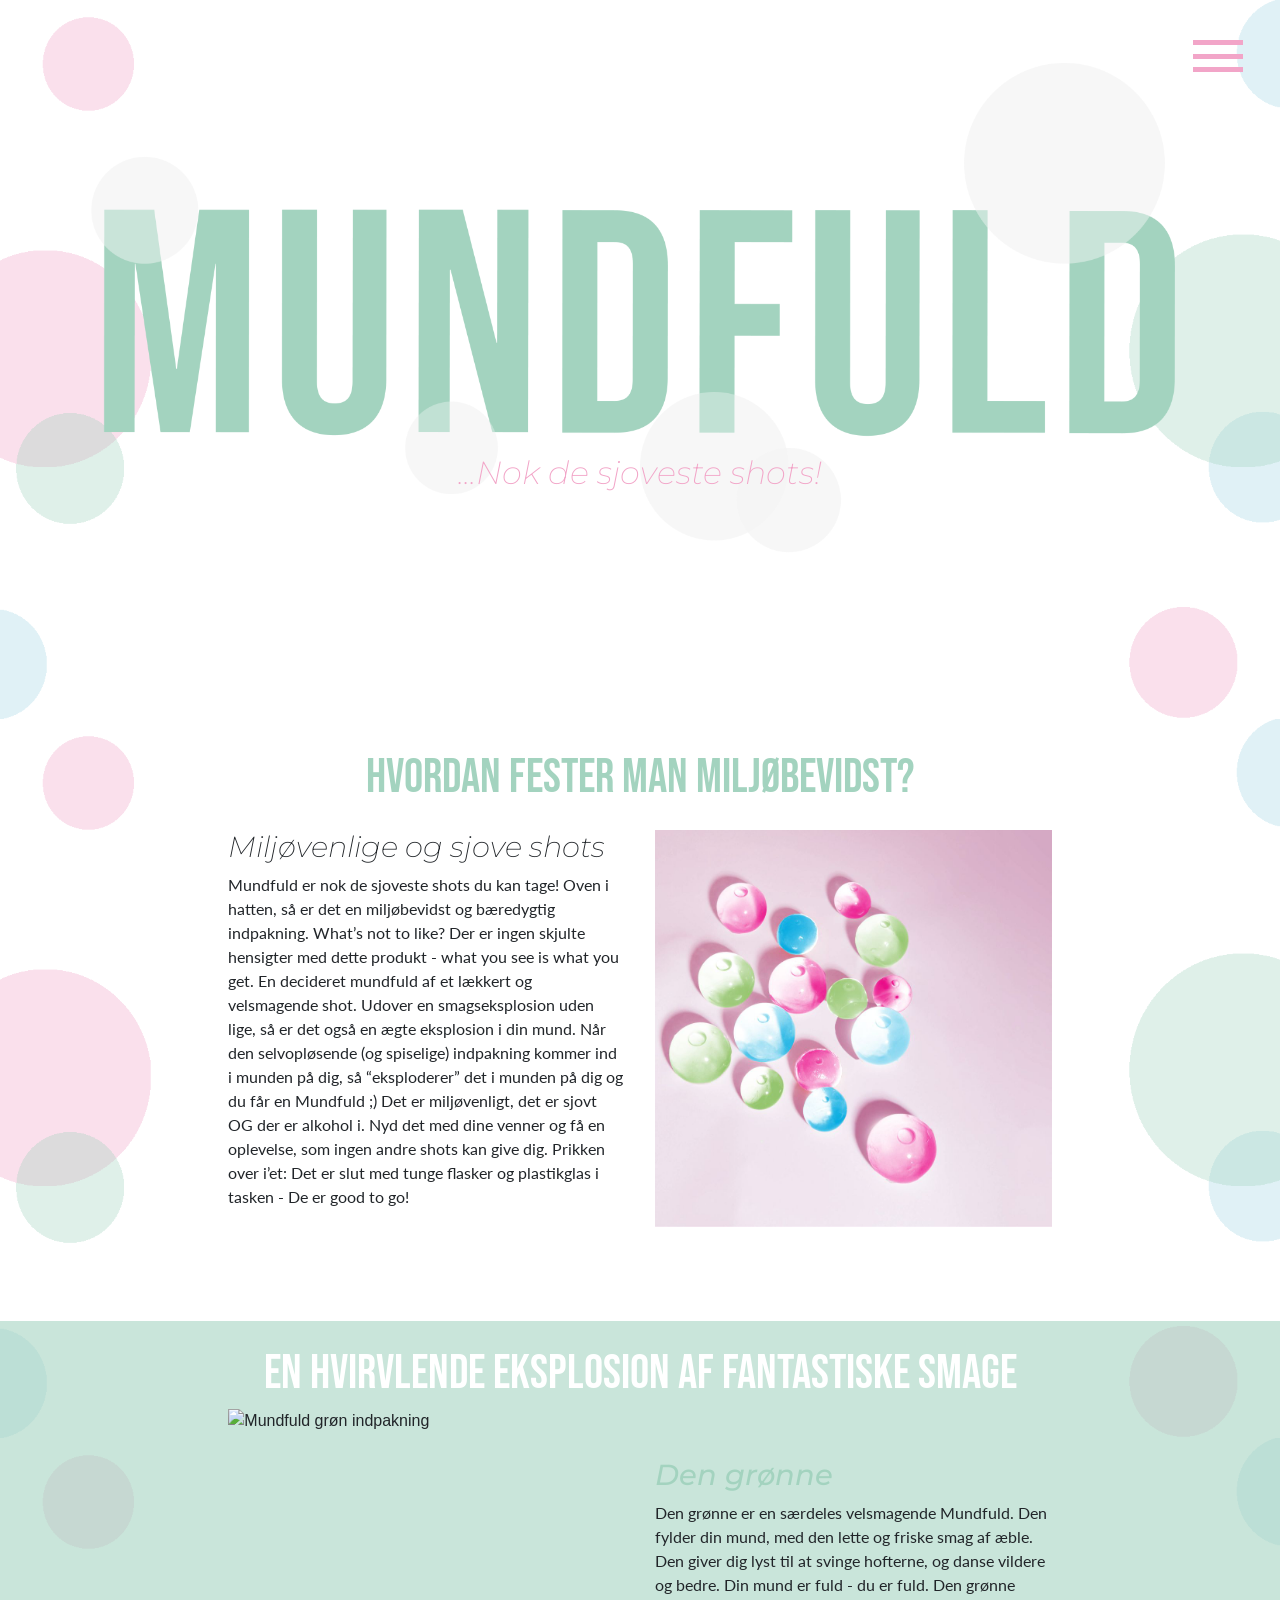
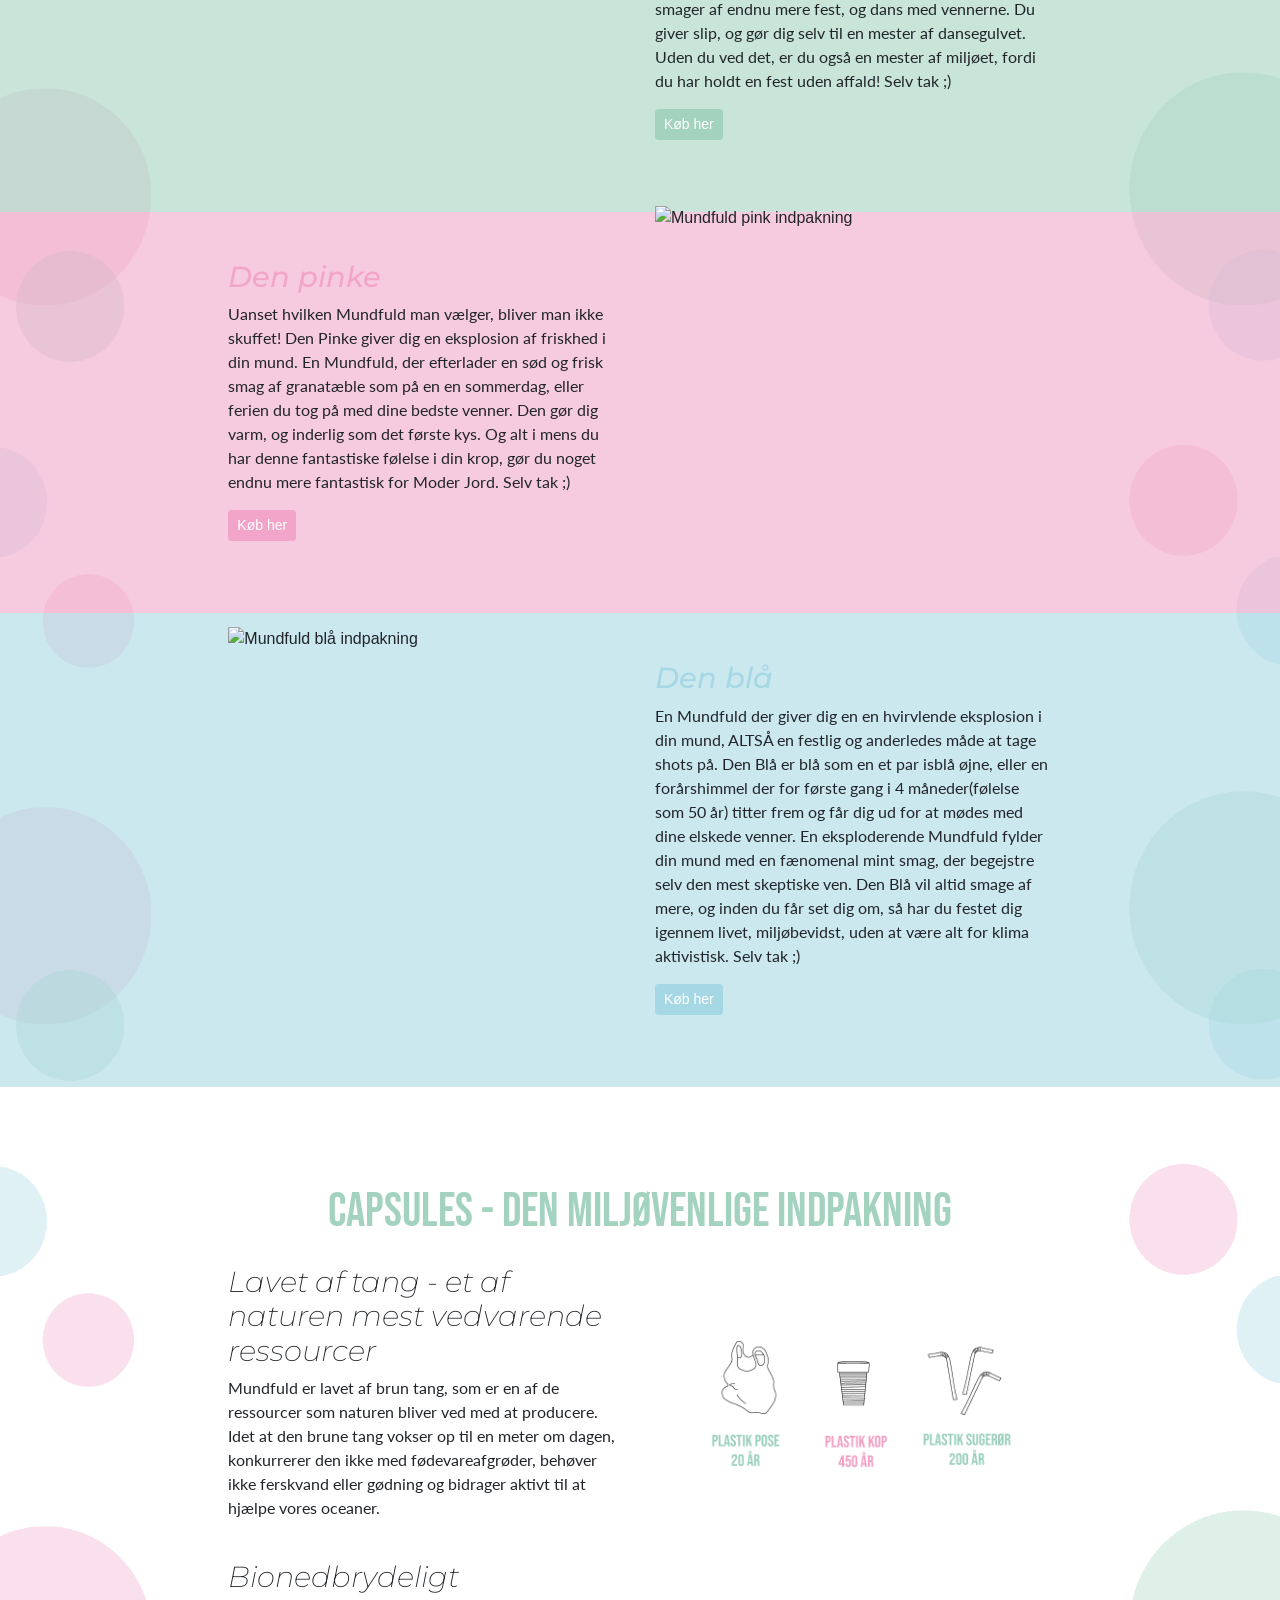
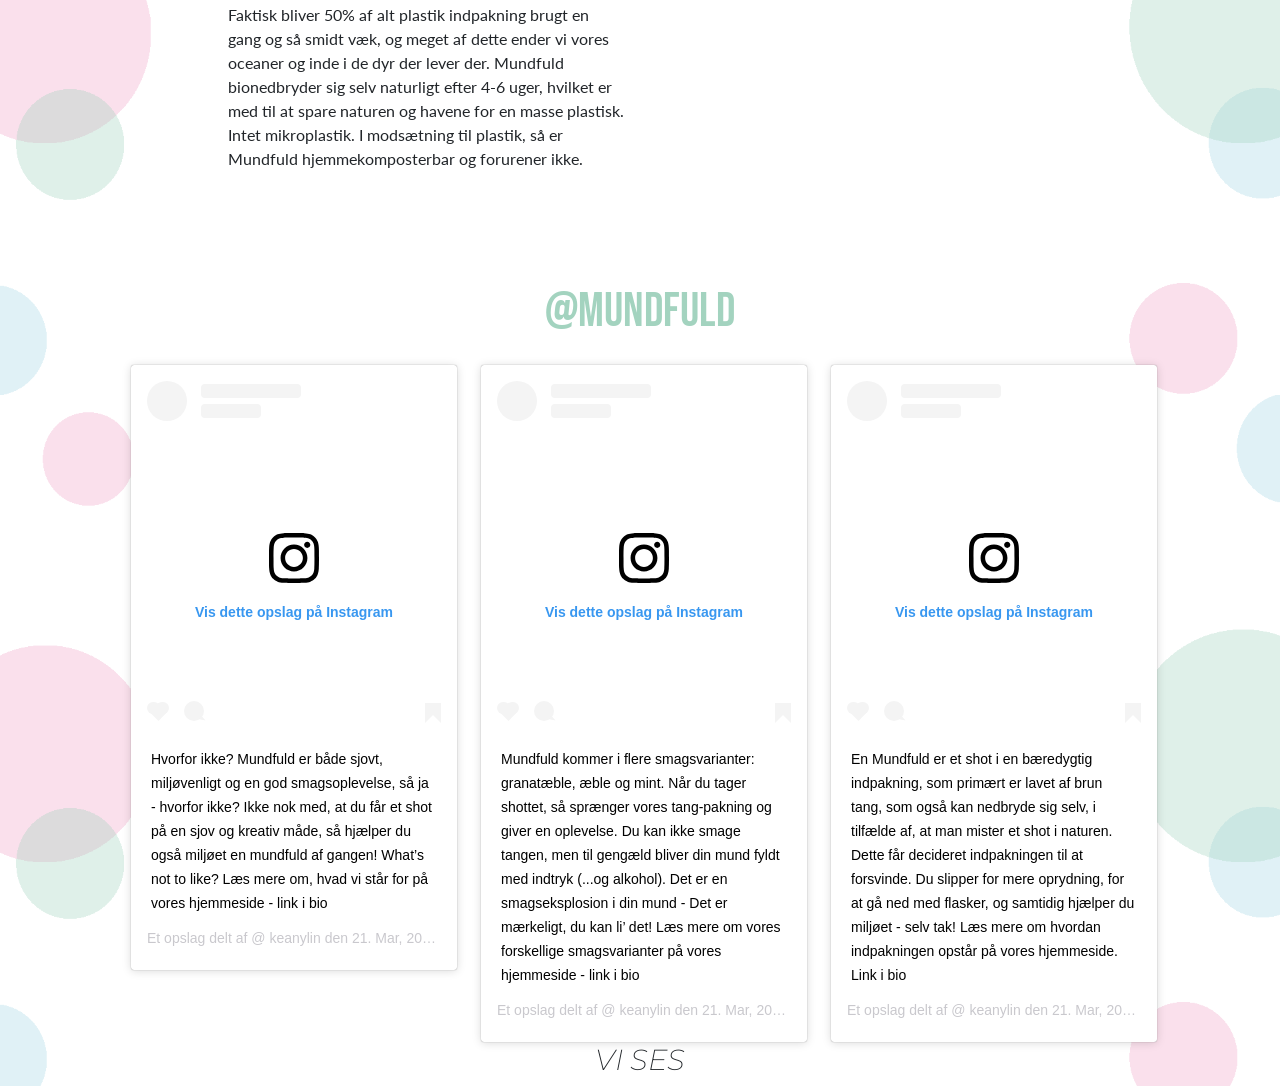
==== commit 0120ef0f: "optimering af lighthousetest" ====
--- a/test.html
+++ b/test.html
@@ -59,7 +59,7 @@
                 <h2>Miljøvenlige og sjove shots</h2>
                 <p>Mundfuld er nok de sjoveste shots du kan tage! Oven i hatten, så er det en miljøbevidst og bæredygtig indpakning. What’s not to like? Der er ingen skjulte hensigter med dette produkt - what you see is what you get. En decideret mundfuld af et lækkert og velsmagende shot. Udover en smagseksplosion uden lige, så er det også en ægte eksplosion i din mund. Når den selvopløsende (og spiselige) indpakning kommer ind i munden på dig, så “eksploderer” det i munden på dig og du får en Mundfuld ;) Det er miljøvenligt, det er sjovt OG der er alkohol i. Nyd det med dine venner og få en oplevelse, som ingen andre shots kan give dig. Prikken over i’et: Det er slut med tunge flasker og plastikglas i tasken - De er good to go! </p>
             </div>
-            <div class="col-xl-4 col-md-6 col-12"> <img src="illustrationer/instabobler.png" alt="billede af Mundfuld"></div>
+            <div class="col-xl-4 col-md-6 col-12"> <img src="illustrationer/instabobler.jpg" alt="billede af Mundfuld"></div>
 
         </section>
 
--- a/rwd.css
+++ b/rwd.css
@@ -0,0 +1,429 @@
+/***GENERELLE INDSTILLINGER***/
+
+* {
+    box-sizing: border-box;
+    scroll-behavior: smooth;
+    --bebas: 'Bebas Neue', sans-serif;
+    --lato: 'Lato', sans-serif;
+    --montserrat: 'Montserrat', sans-serif;
+    --pink: #f2a5c8;
+    --green: #a3d3bf;
+    --blue: #a5d8e4;
+}
+
+img {
+    width: 100%;
+}
+
+
+h1 {
+    font-family: var(--bebas);
+    font-size: 3rem;
+    color: var(--green);
+}
+
+h2 {
+    font-family: var(--montserrat);
+    font-size: 1.8rem;
+    font-weight: 200;
+    font-style: italic;
+}
+
+h3 {
+    font-family: var(--montserrat);
+    font-size: 1.2rem;
+    font-weight: 200i;
+    font-style: italic;
+}
+
+p {
+    font-family: var(--lato);
+    font-size: 1rem;
+}
+
+#produkt1 h1 {
+    color: white;
+}
+
+#produkt1 h2 {
+    color: var(--green);
+    font-weight: 500;
+}
+
+#produkt2 h2 {
+    color: var(--pink);
+    font-weight: 500;
+}
+
+#produkt3 h2 {
+    color: var(--blue);
+    font-weight: 500;
+}
+
+
+body {
+    margin: 0px;
+    background-color: white;
+    background-image: url("illustrationer/baggrundsBobler_farver1.png");
+
+    /* Full height */
+    width: 100vw;
+
+    /* Center and scale the image nicely */
+    background-size: contain;
+
+}
+
+.fade-in {
+    animation: fadeIn ease 2s;
+    -webkit-animation: fadeIn ease 2s;
+    -moz-animation: fadeIn ease 2s;
+    -o-animation: fadeIn ease 2s;
+    -ms-animation: fadeIn ease 2s;
+}
+
+
+@keyframes fadeIn {
+    0% {
+        opacity: 0;
+    }
+
+    100% {
+        opacity: 1;
+    }
+}
+
+@-moz-keyframes fadeIn {
+    0% {
+        opacity: 0;
+    }
+
+    100% {
+        opacity: 1;
+    }
+}
+
+@-webkit-keyframes fadeIn {
+    0% {
+        opacity: 0;
+    }
+
+    100% {
+        opacity: 1;
+    }
+}
+
+@-o-keyframes fadeIn {
+    0% {
+        opacity: 0;
+    }
+
+    100% {
+        opacity: 1;
+    }
+}
+
+@-ms-keyframes fadeIn {
+    0% {
+        opacity: 0;
+    }
+
+    100% {
+        opacity: 1;
+    }
+}
+
+/****MENU****/
+nav {
+    width: 100vw;
+    height: 100vh;
+    background-color: white;
+    transition: all 0.5s ease-in-out;
+    position: fixed;
+    bottom: 0;
+    right: 0;
+    z-index: 110;
+    display: flex;
+    justify-content: center;
+    align-items: center;
+    z-index: 15;
+}
+
+.menu_links {
+    margin: 0;
+    padding: 0;
+    list-style: none;
+    font-family: var(--bebas);
+    font-weight: 700;
+    font-style: normal;
+    font-size: 3rem;
+    line-height: 1.5;
+    display: flex;
+    flex-direction: column;
+    text-align: center;
+}
+
+.menu_links a {
+    margin-bottom: 20px;
+    text-decoration: none;
+    background-image: linear-gradient(currentColor, currentColor);
+    background-position: 0% 100%;
+    background-repeat: no-repeat;
+    background-size: 0% 5px;
+    transition: background-size .3s;
+    color: var(--pink);
+}
+
+#burger_knap {
+    position: fixed;
+    top: 30px;
+    right: 30px;
+    width: 65px;
+    height: 55px;
+    /*    transition: .5s ease-in-out;*/
+    cursor: pointer;
+    background-image: url(assets/white_circle.svg);
+    background-size: 100%;
+    z-index: 130;
+}
+
+#burger_knap div {
+    display: block;
+    position: absolute;
+    height: 5px;
+    width: 50px;
+    background-color: var(--pink);
+    opacity: 1;
+    left: 0;
+    transform: rotate(0deg);
+    transition: .25s ease-in-out;
+}
+
+#burger_knap div:nth-child(1) {
+    top: 10px;
+    left: 8px;
+}
+
+#burger_knap div:nth-child(2),
+#burger_knap div:nth-child(3) {
+    top: 23.5px;
+    left: 8px;
+}
+
+#burger_knap div:nth-child(4) {
+    top: 37px;
+    left: 8px;
+}
+
+#burger_knap.open div:nth-child(1) {
+    top: 18px;
+    width: 0%;
+    left: 50%;
+}
+
+#burger_knap.open div:nth-child(2) {
+    transform: rotate(45deg);
+    background-color: var(--pink);
+}
+
+#burger_knap.open div:nth-child(3) {
+    transform: rotate(-45deg);
+    background-color: var(--pink);
+}
+
+#burger_knap.open div:nth-child(4) {
+    top: 18px;
+    width: 0%;
+    left: 50%;
+}
+
+.toggle_menu {
+    transform: translateX(100%);
+}
+
+.button_fly_in {
+    transform: translateX(-100px);
+}
+
+.button_fly_out {
+    transform: translateX(50px);
+}
+
+.menu_overlay {
+    width: 100vw;
+    height: 100vh;
+    position: fixed;
+    top: 0;
+    background-color: black;
+    opacity: 0;
+    z-index: 10;
+    pointer-events: none;
+    transition: all 0.5s;
+}
+
+.overlay_on_off {
+    opacity: 0.35;
+}
+
+header {
+    width: 100vw;
+    height: 90px;
+    position: absolute;
+    display: flex;
+    justify-content: space-between;
+    align-items: center;
+    z-index: 11;
+}
+
+#header_logo {
+    width: 100px;
+    height: 80px;
+    margin-left: 30px;
+}
+
+/****MENU SLUT****/
+
+
+#slogan {
+    margin-top: -320px;
+    margin-bottom: 60px;
+}
+
+#slogan h3 {
+    color: var(--pink);
+    font-weight: 200;
+}
+
+#hero {
+    margin-bottom: 200px;
+}
+
+.produkt2 h2 {
+    margin-top: 70px;
+}
+
+#produkt1 {
+    background-color: rgba(163, 211, 191, 0.58);
+}
+
+#produkt2 {
+    background-color: rgba(242, 165, 200, 0.58);
+}
+
+#produkt3 {
+    background-color: rgba(165, 216, 228, 0.58);
+}
+
+
+#produkt1 .btn {
+    background-color: var(--green);
+    color: white;
+    border-color: var(--green);
+    transition: 0.5s ease all;
+
+}
+
+#produkt2 .btn {
+    background-color: var(--pink);
+    color: white;
+    border-color: var(--pink);
+    transition: 0.5s ease all;
+
+}
+
+#produkt3 .btn {
+    background-color: var(--blue);
+    color: white;
+    border-color: var(--blue);
+    transition: 0.5s ease all;
+
+}
+
+.btn:hover {
+    background-color: var(--green);
+    color: white;
+    border-color: var(--green);
+    transform: scale(1.1);
+
+}
+
+#produkt2 .paper {
+    margin-top: -190px;
+}
+
+
+/**************************************************/
+/* Small devices (landscape phones, 576px and up) */
+/**************************************************/
+@media (min-width: 576px) {
+
+    #slogan {
+        margin-top: -370px;
+    }
+}
+
+/**************************************************/
+/* // Medium devices (tablets, 768px and up) */
+/**************************************************/
+@media (min-width: 768px) {
+
+    nav {
+        width: 300px;
+    }
+
+    #slogan {
+        margin-top: -380px;
+    }
+
+
+    #produkt1 .paper {
+        margin-top: -100px;
+    }
+
+
+    #produkt2 .paper {
+        margin-top: -110px;
+    }
+
+
+    #produkt3 .paper {
+        margin-top: -70px;
+    }
+
+}
+
+/**************************************************/
+/* // Large devices (desktops, 992px and up) */
+/**************************************************/
+@media (min-width: 992px) {
+
+    #slogan {
+        margin-top: -410px;
+    }
+
+    #omos {
+        margin-top: 150px;
+    }
+
+}
+
+/**************************************************/
+/* // Extra large devices (large desktops, 1200px and up) */
+/**************************************************/
+@media (min-width: 1200px) {
+
+    #slogan {
+        margin-top: -480px;
+        margin-bottom: 200px;
+    }
+
+    #slogan h3 {
+        font-size: 2rem;
+    }
+
+    #instagram {
+        margin-left: 100px;
+        margin-right: 100px;
+    }
+
+}
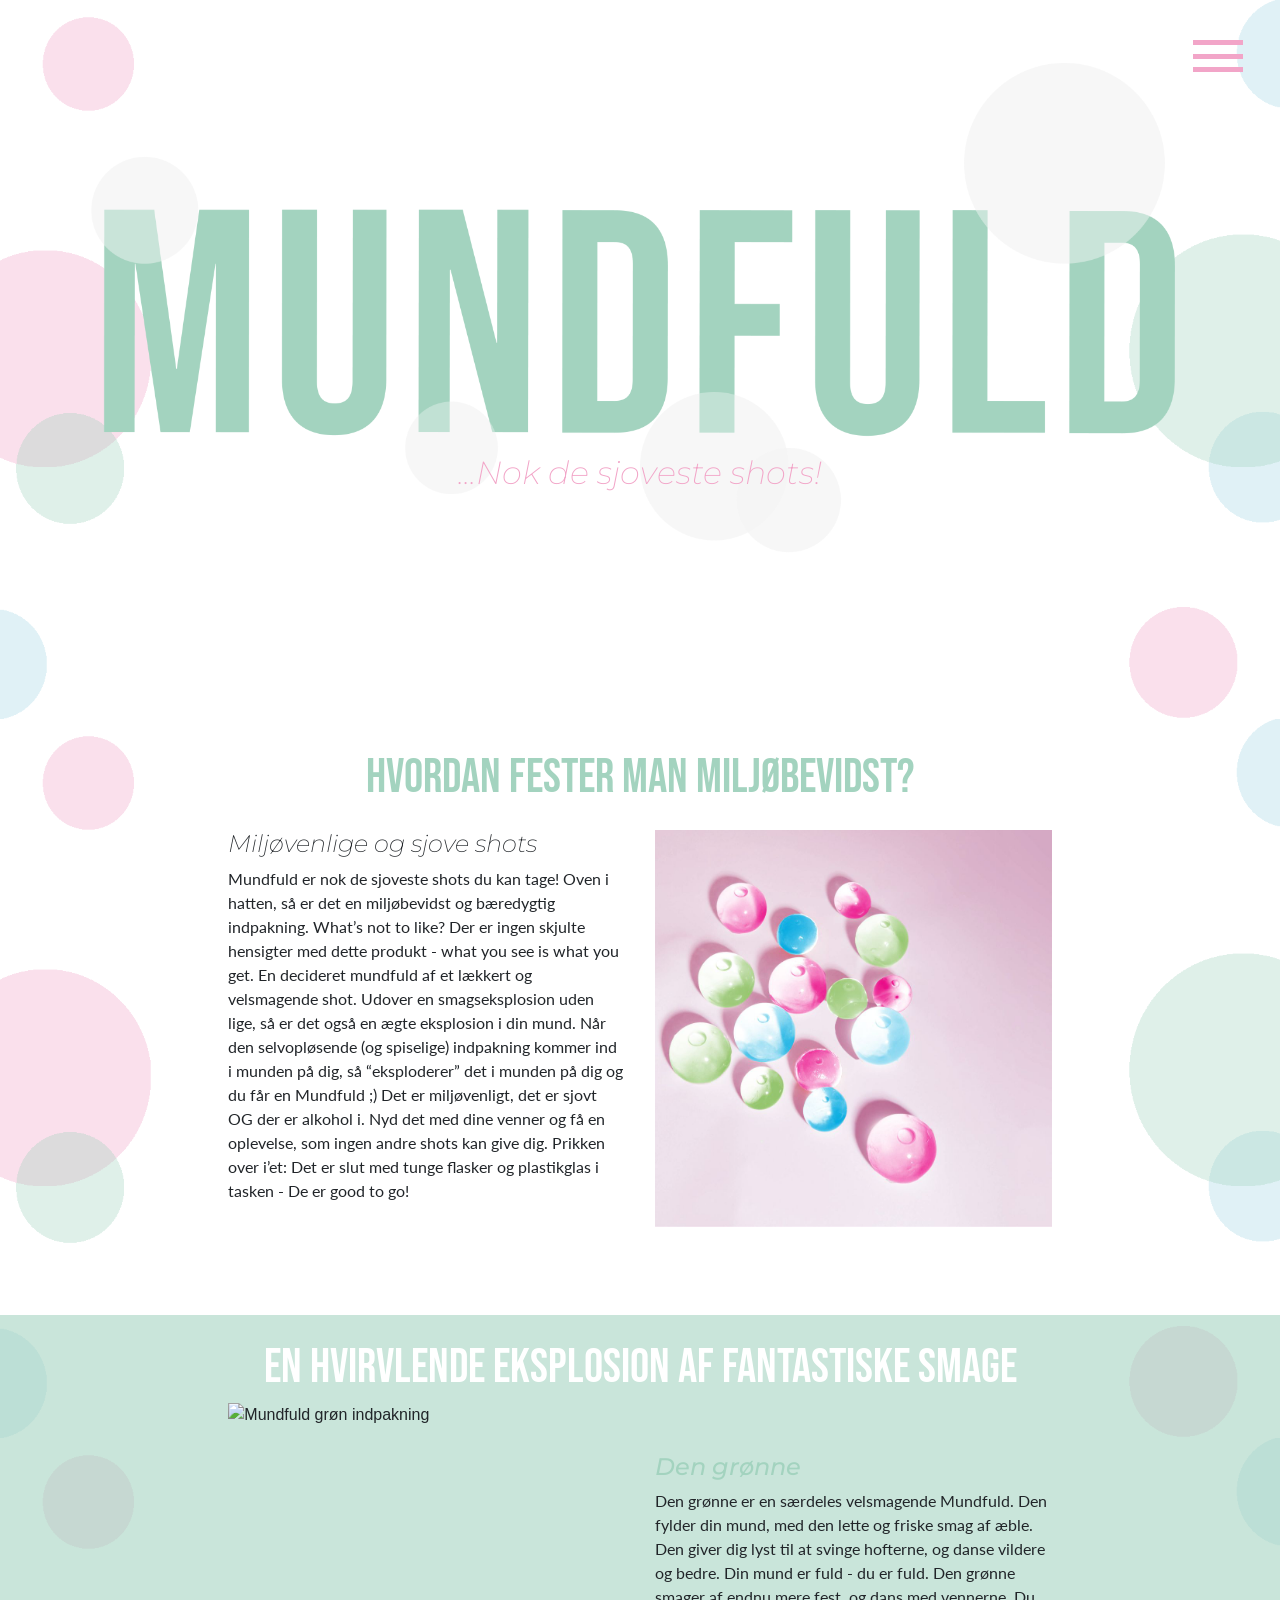
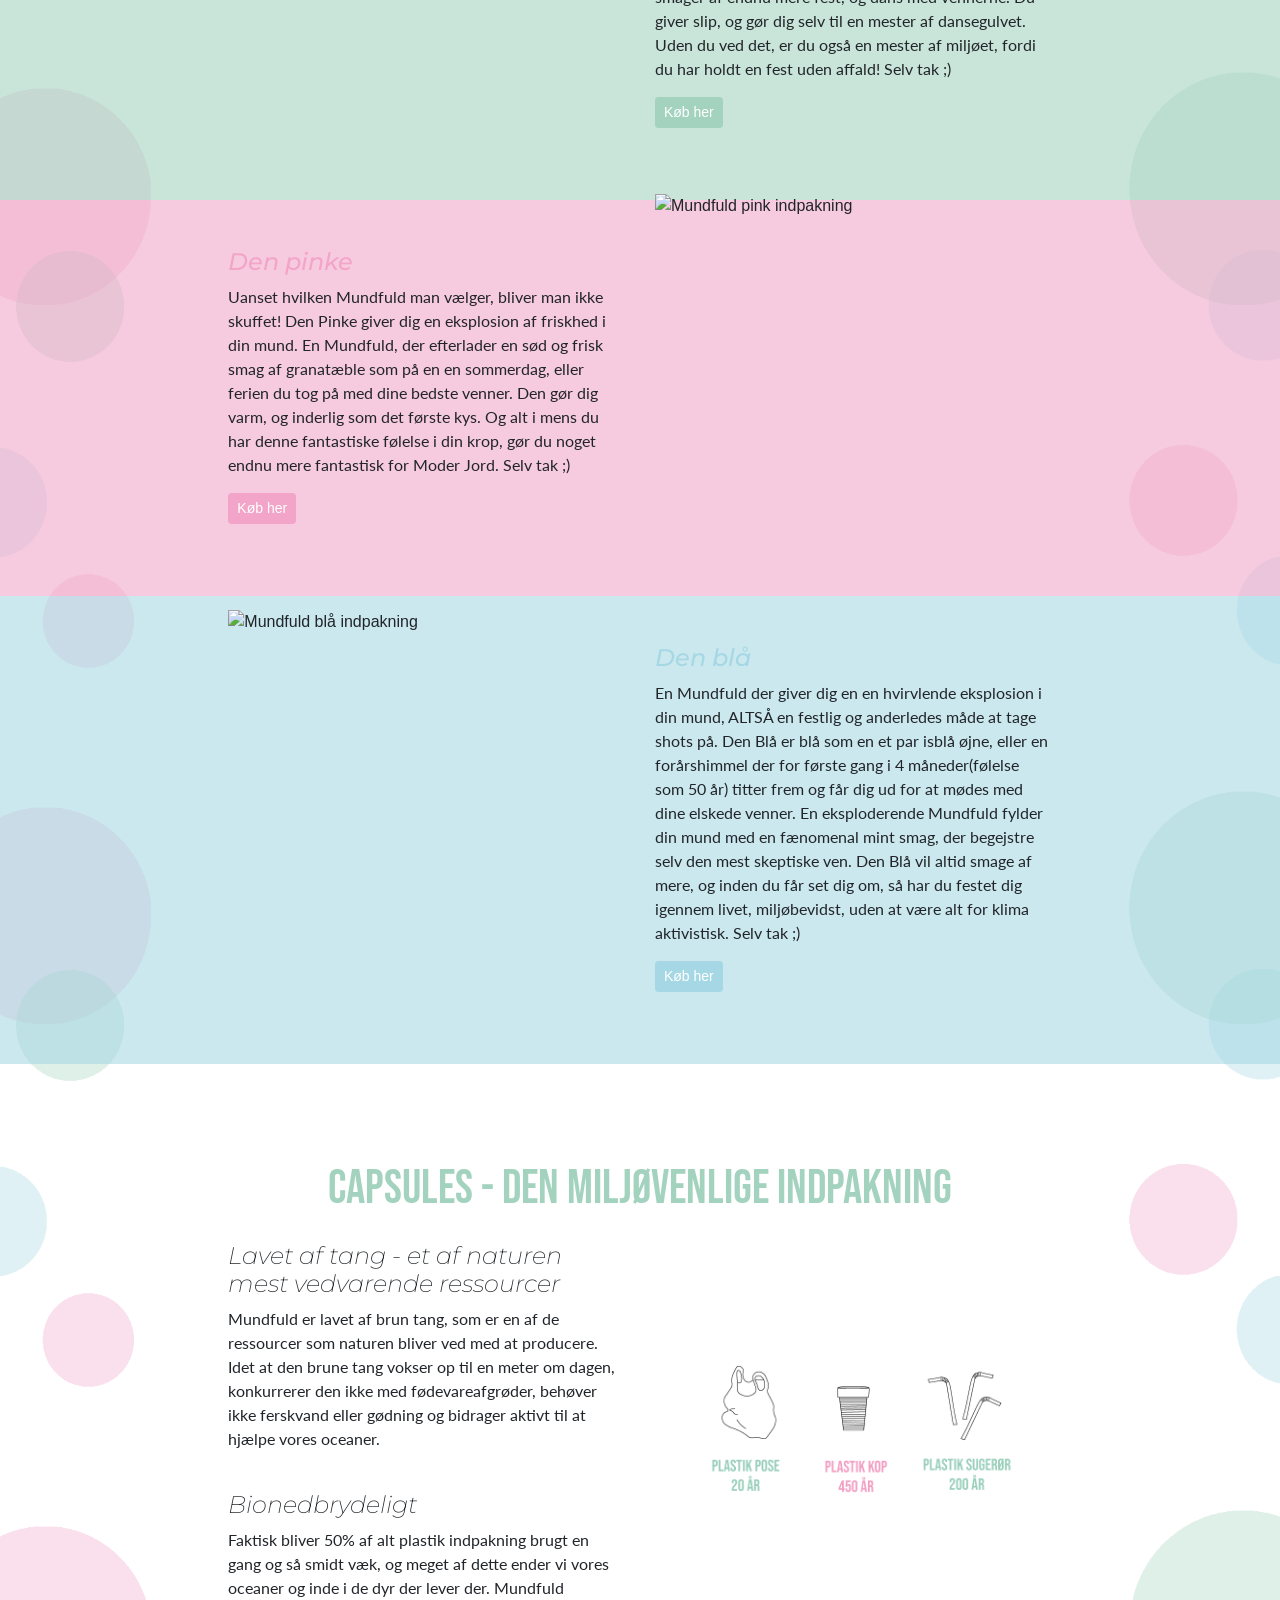
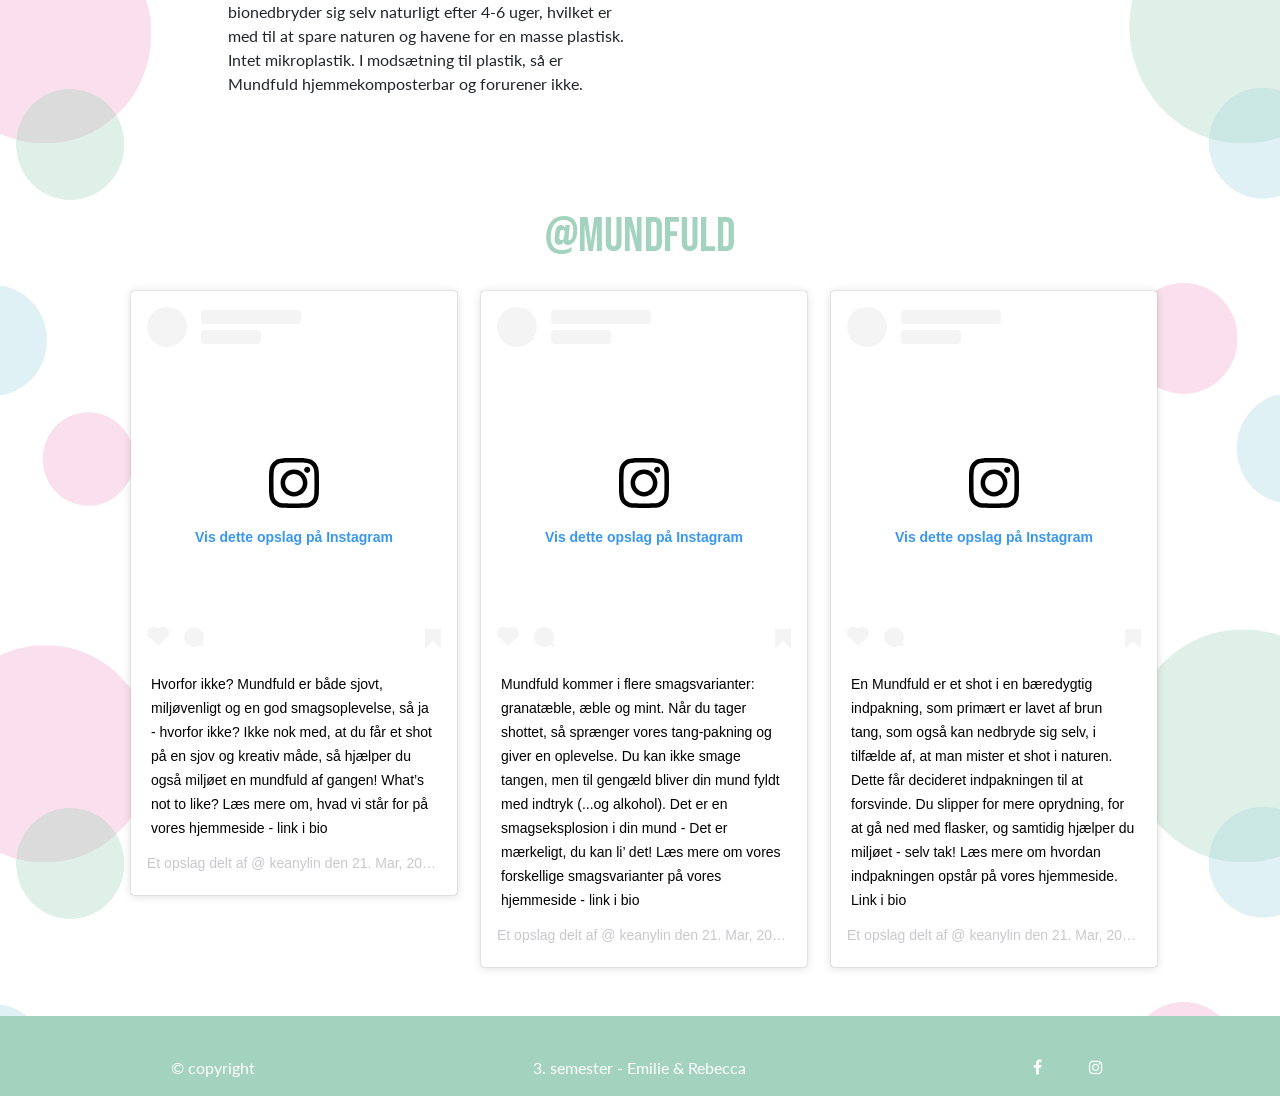
==== commit f9678290: "footer" ====
--- a/test.html
+++ b/test.html
@@ -12,6 +12,7 @@
     <link rel="stylesheet" href="style.css">
     <link rel="stylesheet" href="rwd.css">
     <link href="https://fonts.googleapis.com/css?family=Bebas+Neue|Lato:300|Montserrat:100i,200,500i&display=swap" rel="stylesheet">
+    <link rel="stylesheet" href="https://cdnjs.cloudflare.com/ajax/libs/font-awesome/4.7.0/css/font-awesome.min.css">
 
 </head>
 
@@ -113,12 +114,15 @@
                 <h2>Bionedbrydeligt</h2>
                 <p>Faktisk bliver 50% af alt plastik indpakning brugt en gang og så smidt væk, og meget af dette ender vi vores oceaner og inde i de dyr der lever der. Mundfuld bionedbryder sig selv naturligt efter 4-6 uger, hvilket er med til at spare naturen og havene for en masse plastisk. Intet mikroplastik. I modsætning til plastik, så er Mundfuld hjemmekomposterbar og forurener ikke. </p>
             </div>
-            <div class="col-lg-4  col-12"><img src="illustrationer/plastiklort.png" alt="illustration af plastik"></div>
+            <div class="col-lg-4  col-12 mt-5"><img src="illustrationer/plastiklort.png" alt="illustration af plastik"></div>
         </section>
 
         <section id="instagram" class="row mt-5">
             <div class="col-12 text-center mt-5 mb-3">
-                <h1>@mundfuld</h1>
+                <a href="https://www.instagram.com/keanylin/?utm_source=ig_embed" target="_blank">
+                    <h1>@mundfuld</h1>
+                </a>
+
             </div>
             <div class="col-xl-4 col-6 offset-md-0 offset-2">
                 <blockquote class="instagram-media" data-instgrm-captioned data-instgrm-permalink="https://www.instagram.com/p/B9_3sFyg28D/?utm_source=ig_embed&amp;utm_campaign=loading" data-instgrm-version="12" style=" background:#FFF; border:0; border-radius:3px; box-shadow:0 0 1px 0 rgba(0,0,0,0.5),0 1px 10px 0 rgba(0,0,0,0.15); margin: 1px; max-width:540px; min-width:326px; padding:0; width:99.375%; width:-webkit-calc(100% - 2px); width:calc(100% - 2px);">
@@ -263,11 +267,20 @@
             </div>
         </section>
 
-        <section id="slut" class="row text-center">
-            <div class="col-12">
-                <h2>VI SES</h2>
-            </div>
-        </section>
+        <section id="footer" class="row text-center mt-5">
+            <div class="col-xl-4 col-md-4 col-12">
+                <p> &copy; copyright</p>
+            </div>
+            <div class="col-xl-4 col-md-4 col-12">
+                <p>3. semester - Emilie & Rebecca</p>
+
+            </div>
+            <div class="col-xl-4 col-md-4 col-12">
+                <a href="#" class="fa fa-facebook"></a>
+                <a href="https://www.instagram.com/keanylin/?utm_source=ig_embed" target="_blank" class="fa fa-instagram"></a>
+            </div>
+        </section>
+
     </main>
 
     <!-- Ikke mere indhold efter denne linie -->
--- a/rwd.css
+++ b/rwd.css
@@ -24,7 +24,7 @@
 
 h2 {
     font-family: var(--montserrat);
-    font-size: 1.8rem;
+    font-size: 1.5rem;
     font-weight: 200;
     font-style: italic;
 }
@@ -41,6 +41,47 @@
     font-size: 1rem;
 }
 
+#instagram a {
+    text-decoration: none;
+}
+
+#footer {
+    background-color: var(--green);
+    padding-top: 40px;
+    color: white;
+}
+
+#footer a {
+    text-decoration: none;
+}
+
+.fa {
+    padding: 0px;
+    font-size: 30px;
+    width: 50px;
+    text-align: center;
+    text-decoration: none;
+    margin: 2px 2px;
+    transition: 0.5s ease all;
+}
+
+.fa:hover {
+    color: white;
+    transform: scale(1.1);
+}
+
+.fa-facebook {
+    background-color: var(--green);
+    color: white;
+}
+
+.fa-instagram {
+    background-color: var(--green);
+    color: white;
+}
+
+
+
 #produkt1 h1 {
     color: white;
 }
@@ -75,11 +116,11 @@
 }
 
 .fade-in {
-    animation: fadeIn ease 2s;
-    -webkit-animation: fadeIn ease 2s;
-    -moz-animation: fadeIn ease 2s;
-    -o-animation: fadeIn ease 2s;
-    -ms-animation: fadeIn ease 2s;
+    animation: fadeIn ease 3s;
+    -webkit-animation: fadeIn ease 3s;
+    -moz-animation: fadeIn ease 3s;
+    -o-animation: fadeIn ease 3s;
+    -ms-animation: fadeIn ease 3s;
 }
 
 
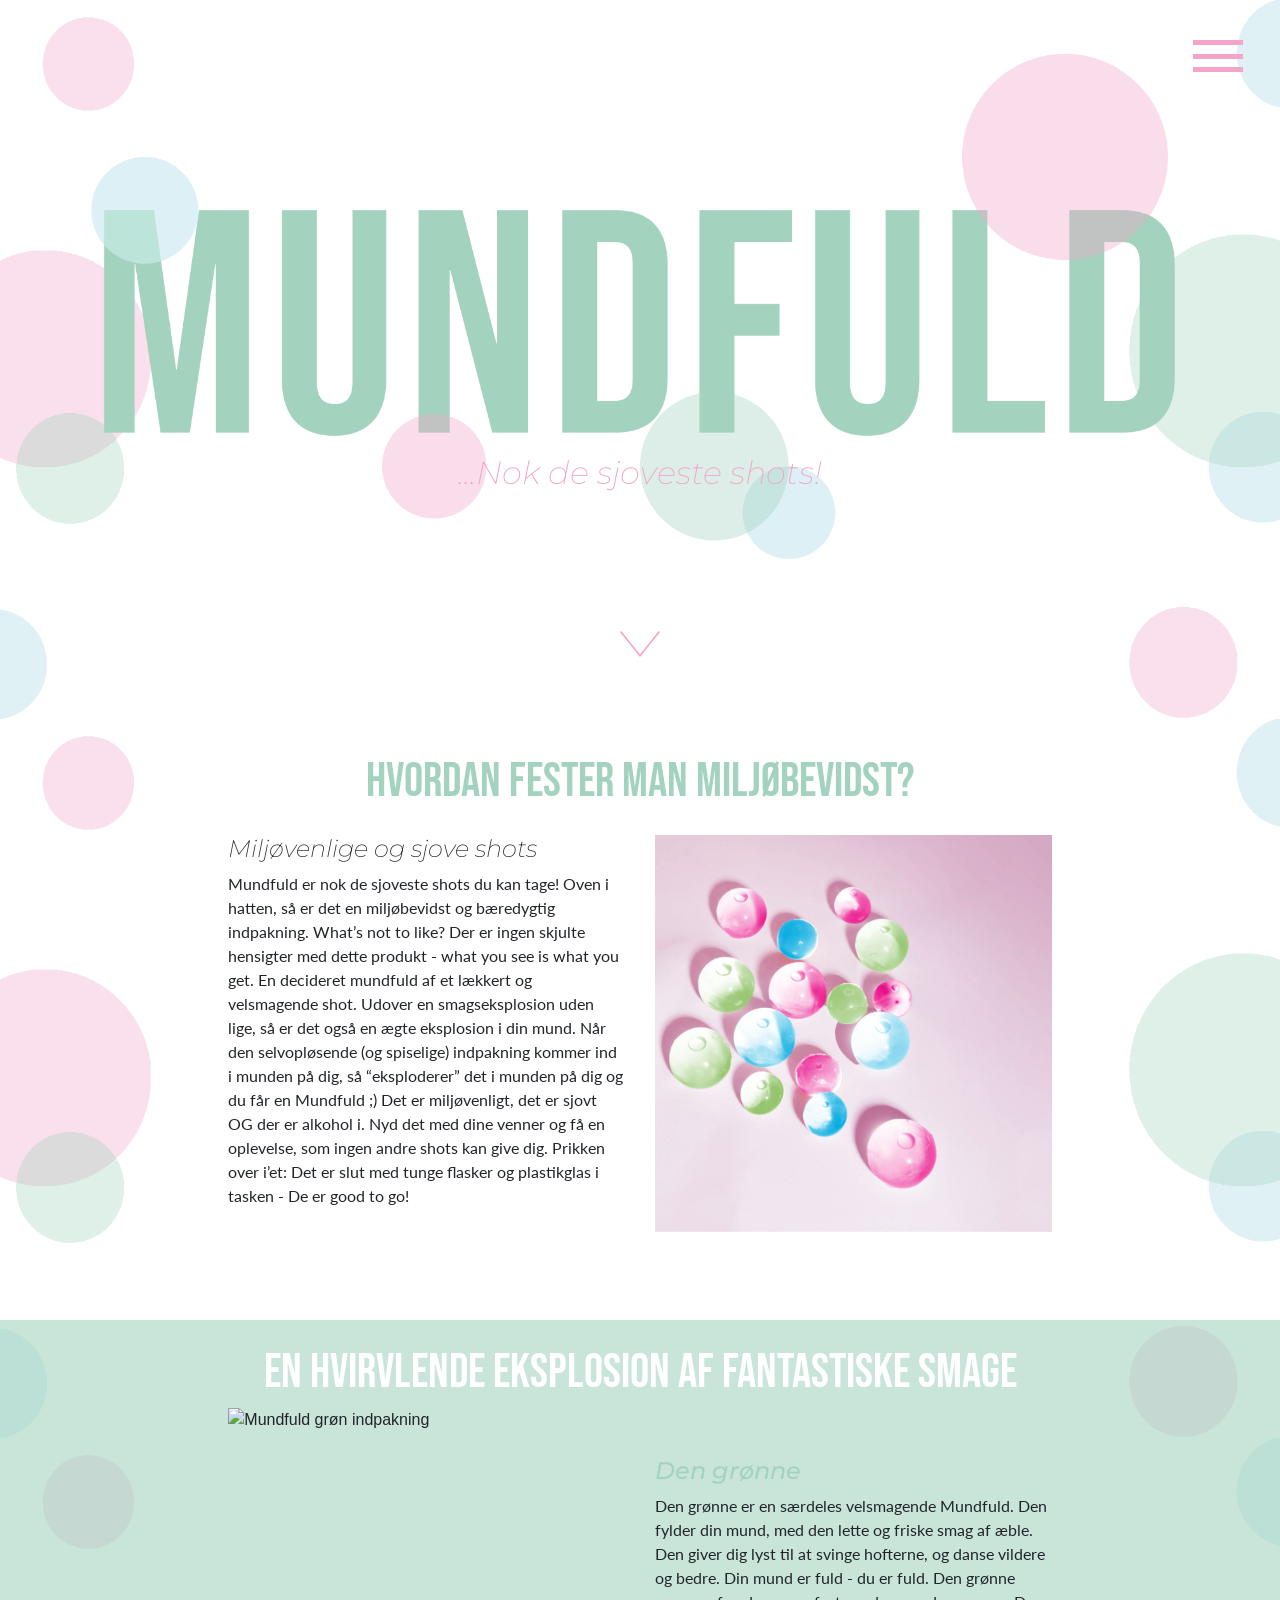
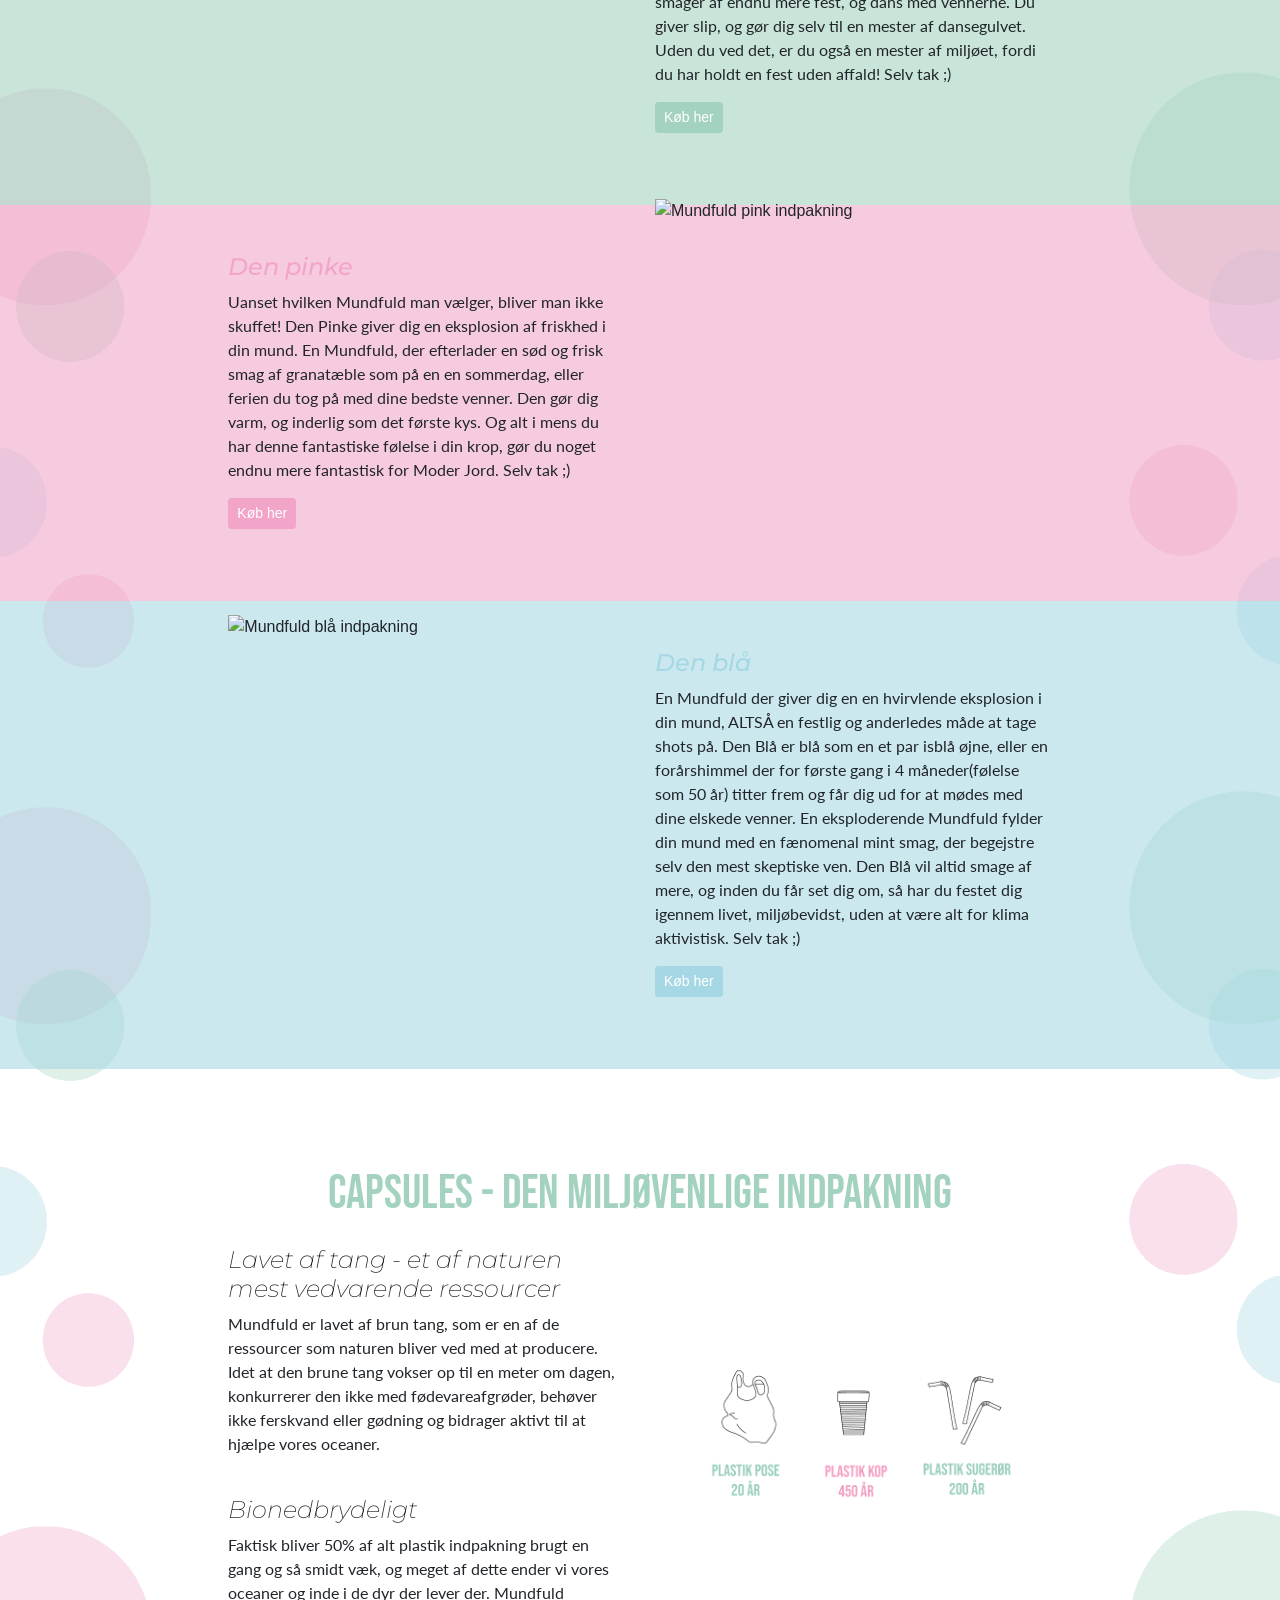
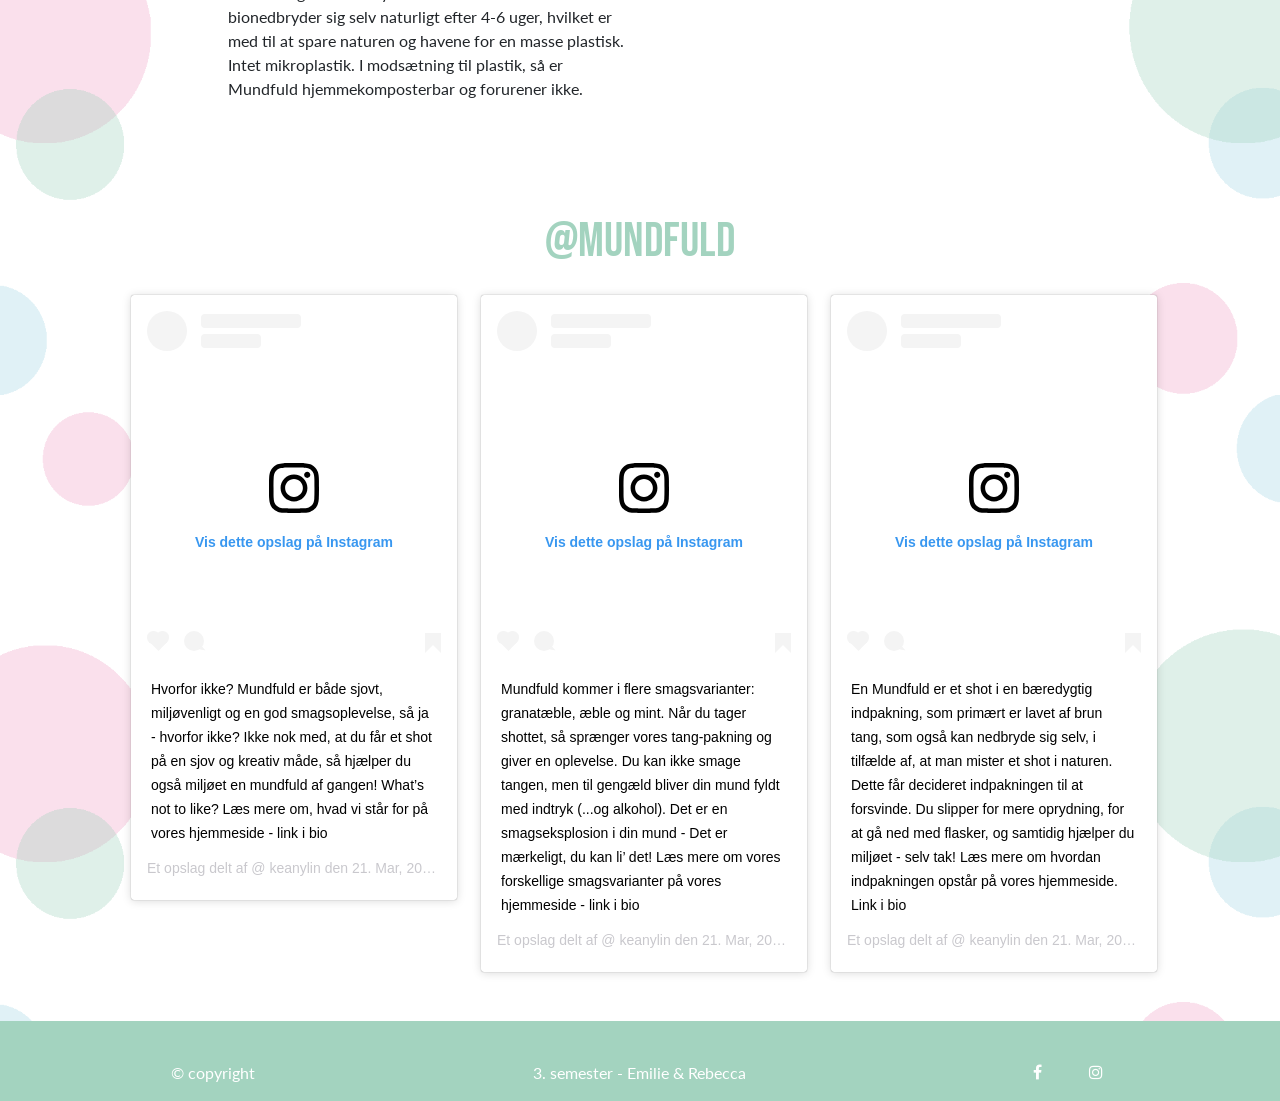
==== commit 0657e71e: "pil ned + nyt logo - torsdag 11.13" ====
--- a/test.html
+++ b/test.html
@@ -42,13 +42,19 @@
 
 
         <section id="hero" class="row position-relative fade-in">
-            <div class="col-lg col-md-12 col-12"><img class="img-fluid col-lg" src="illustrationer/logombobler1.png" alt="Logo Mundfuld"></div>
+            <div class="col-lg col-md-12 col-12"><img class="img-fluid col-lg" src="illustrationer/nyLogo.png" alt="Logo Mundfuld"></div>
 
         </section>
 
         <section id="slogan" class="row fade-in">
             <div class="text-center col-xl-12 col-12 mt-5 font-italic">
                 <h3>...Nok de sjoveste shots!</h3>
+            </div>
+
+        </section>
+        <section id="pil" class="row d-flex ">
+            <div class="pil col-xl-12 d-flex justify-content-xl-center">
+                <a id="hero_pil" href="#omos"><img src="illustrationer/pil_ned_pink.svg" alt="pil ned"></a>
             </div>
         </section>
 
--- a/rwd.css
+++ b/rwd.css
@@ -101,6 +101,9 @@
     font-weight: 500;
 }
 
+#hero_pil {
+    display: none;
+}
 
 body {
     margin: 0px;
@@ -455,7 +458,7 @@
 
     #slogan {
         margin-top: -480px;
-        margin-bottom: 200px;
+        margin-bottom: 130px;
     }
 
     #slogan h3 {
@@ -467,4 +470,10 @@
         margin-right: 100px;
     }
 
-}
+    #hero_pil {
+        display: block;
+        width: 40px;
+    }
+
+
+}
